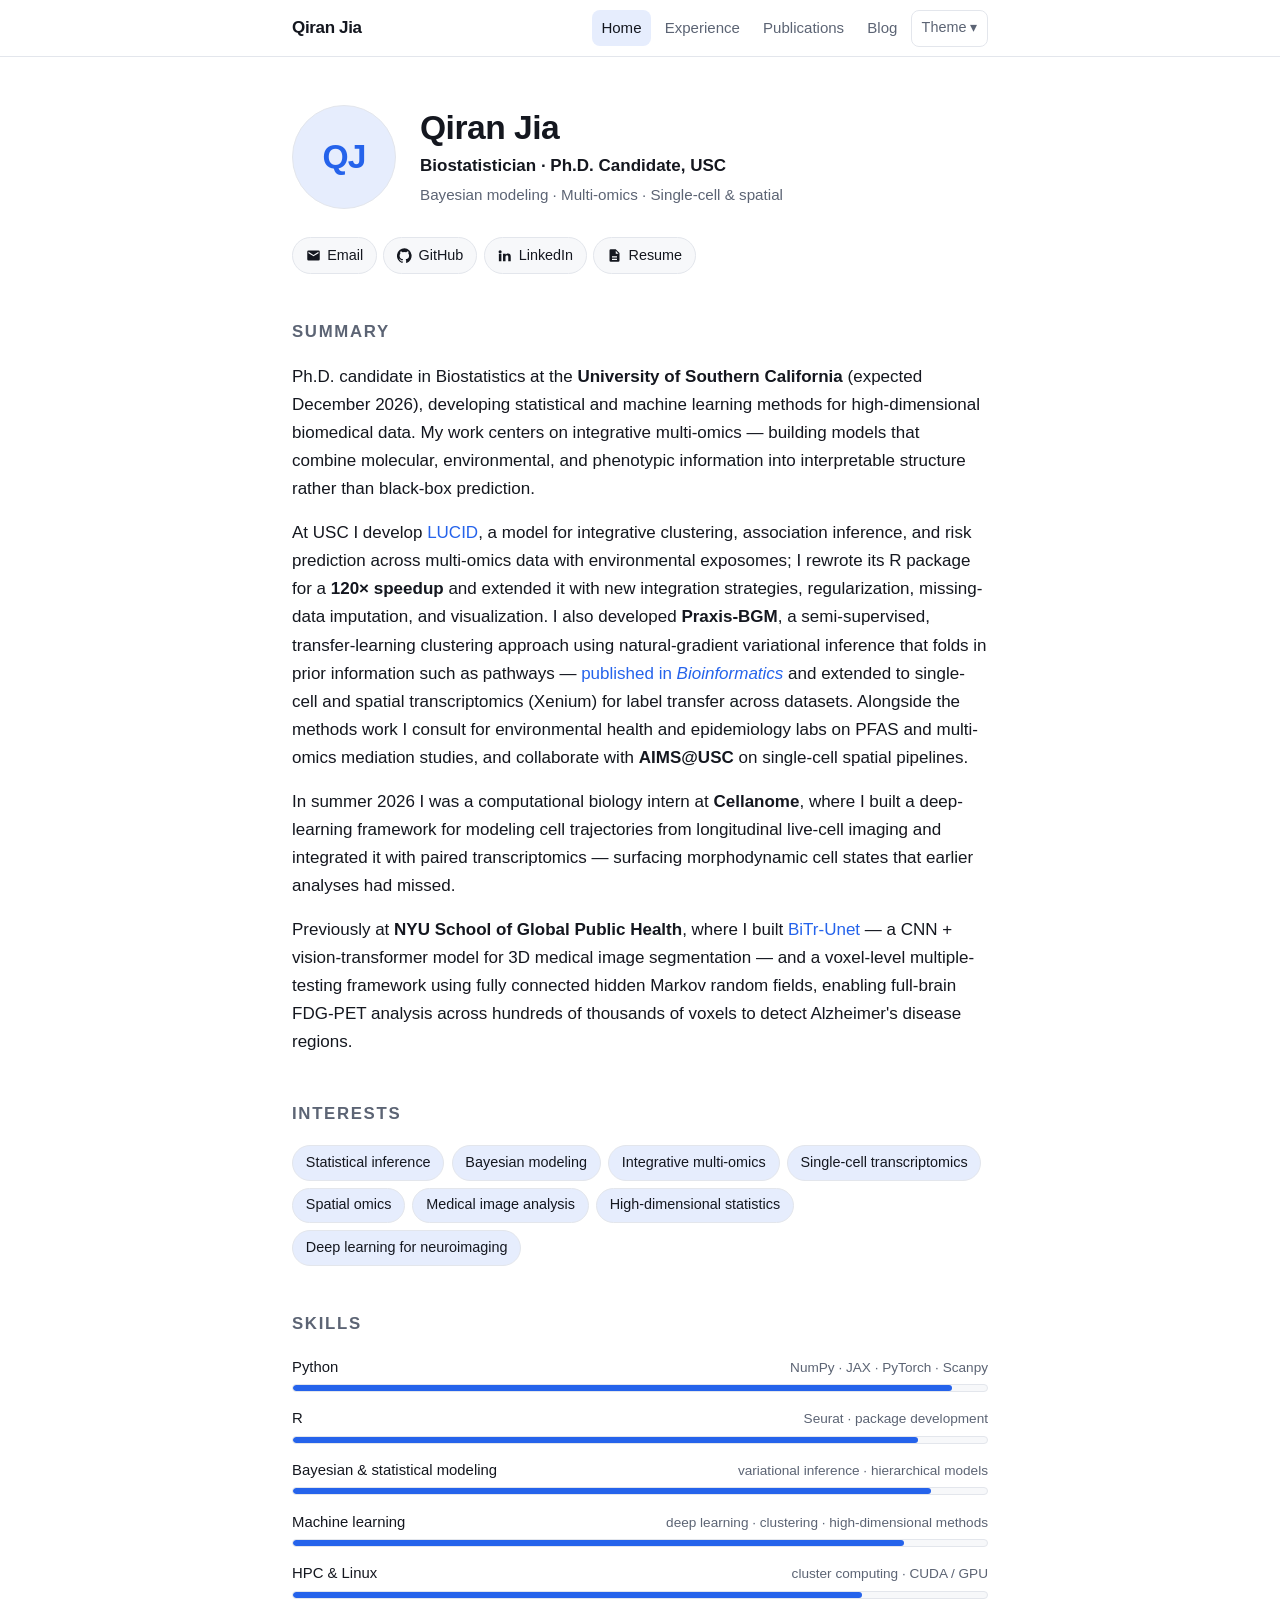
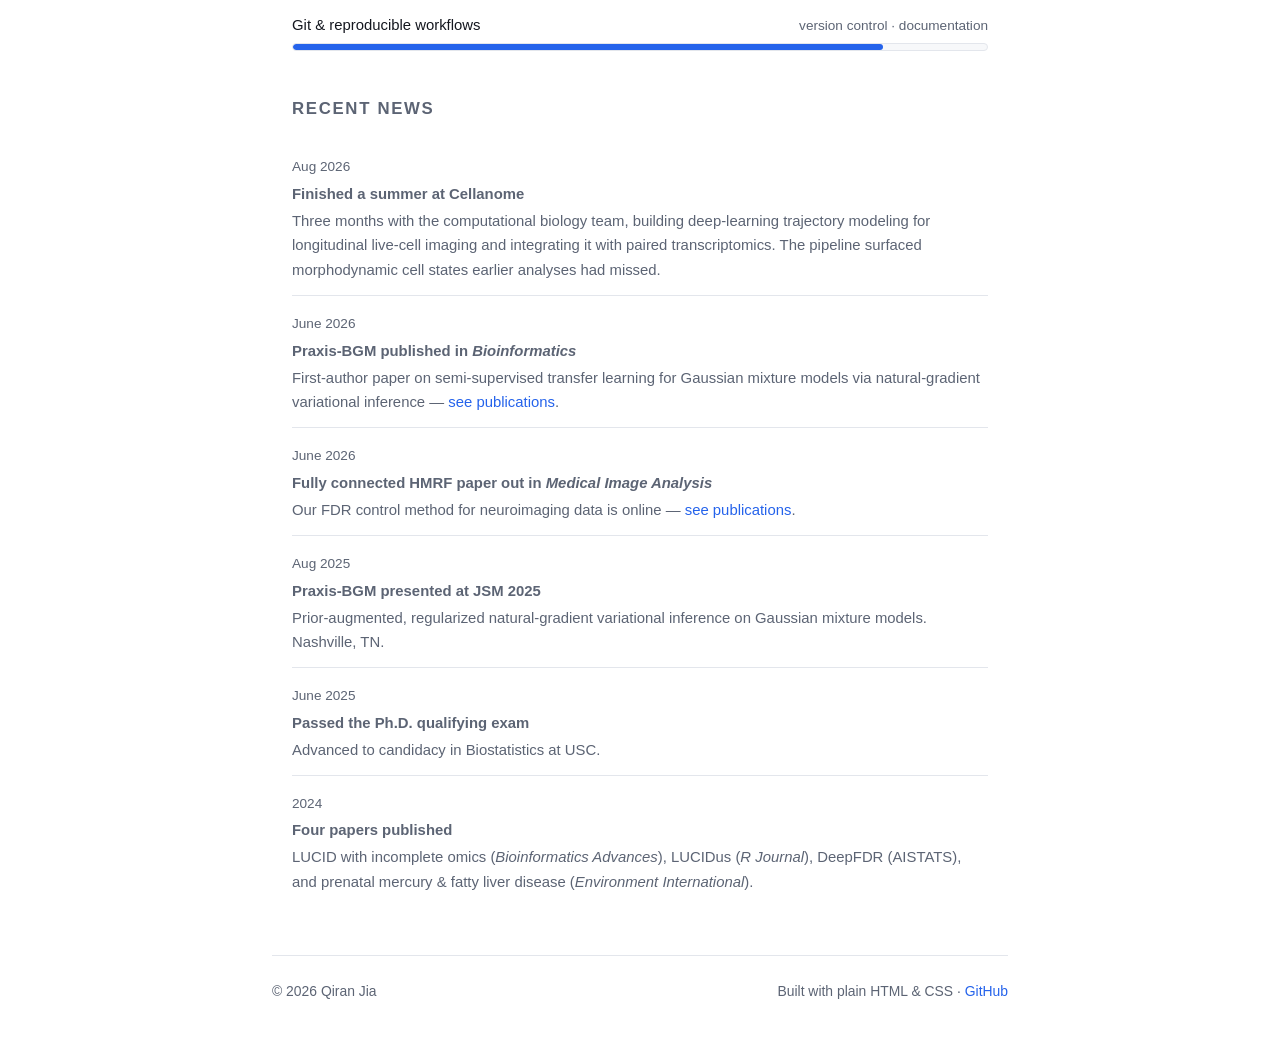
==== index.html @ a2bfd087 "Update experience, news, and publications - Experience rewritten in reverse-chronological order with" ====
<!doctype html>
<html lang="en">
<head>
<meta charset="utf-8">
<meta name="viewport" content="width=device-width, initial-scale=1">
<title>Qiran Jia</title>
<meta name="description" content="Qiran Jia — Biostatistics Ph.D. candidate at USC working on Bayesian modeling, integrative multi-omics, and single-cell and spatial transcriptomics.">
<meta name="author" content="Qiran Jia">
<meta property="og:title" content="Qiran Jia">
<meta property="og:description" content="Qiran Jia — Biostatistics Ph.D. candidate at USC working on Bayesian modeling, integrative multi-omics, and single-cell and spatial transcriptomics.">
<meta property="og:type" content="website">
<link rel="stylesheet" href="assets/css/style.css">
<link rel="icon" href="data:image/svg+xml,%3Csvg xmlns=%22http://www.w3.org/2000/svg%22 viewBox=%220 0 32 32%22%3E%3Ctext y=%2224%22 x=%223%22 font-family=%22system-ui%22 font-weight=%22600%22 font-size=%2220%22%3EQJ%3C/text%3E%3C/svg%3E">
<script>
  /* Apply the saved theme before first paint so there's no flash. */
  document.documentElement.classList.add("js");
  try {
    var t = localStorage.getItem("qj-theme");
    if (t) document.documentElement.setAttribute("data-theme", t);
  } catch (e) {}
</script>
</head>
<body>
    <a class="skip" href="#main">Skip to content</a>
    <header class="topbar">
      <div class="topbar-inner">
        <a class="brand" href="index.html">Qiran Jia</a>
        <button class="menu-btn" type="button" aria-expanded="false" aria-label="Menu">☰</button>
        <nav class="nav" aria-label="Main">
        <a href="index.html" aria-current="page">Home</a>
        <a href="experience.html">Experience</a>
        <a href="publications.html">Publications</a>
        <a href="blog/index.html">Blog</a>
          <div class="theme">
            <button class="theme-btn" type="button" aria-expanded="false" aria-haspopup="true">Theme ▾</button>
            <ul class="theme-list" hidden>
            <li><button type="button" data-theme="default">Default</button></li>
            <li><button type="button" data-theme="coffee">Coffee</button></li>
            <li><button type="button" data-theme="contrast">Contrast</button></li>
            <li><button type="button" data-theme="cupcake">Cupcake</button></li>
            <li><button type="button" data-theme="dracula">Dracula</button></li>
            <li><button type="button" data-theme="marine">Marine</button></li>
            <li><button type="button" data-theme="matcha">Matcha</button></li>
            <li><button type="button" data-theme="minimal">Minimal</button></li>
            <li><button type="button" data-theme="retro">Retro</button></li>
            <li><button type="button" data-theme="solar">Solar</button></li>
            <li><button type="button" data-theme="synthwave">Synthwave</button></li>
            </ul>
          </div>
        </nav>
      </div>
    </header>
    <main id="main" class="wrap">
      <!-- EDIT: name, role, and photo ------------------------------------- -->
      <section class="hero">
        <div class="avatar">
          <!-- Drop a square photo at assets/img/photo.jpg, then swap the two
               lines below (delete the "QJ" span, uncomment the img). -->
          <span>QJ</span>
          <!-- <img src="assets/img/photo.jpg" alt="Qiran Jia"> -->
        </div>
        <div>
          <h1>Qiran Jia</h1>
          <p class="role">Biostatistician · Ph.D. Candidate, USC</p>
          <p class="tagline">Bayesian modeling · Multi-omics · Single-cell &amp; spatial</p>
        </div>
      </section>

      <!-- EDIT: contact links ---------------------------------------------- -->
      <div class="links">
        <a href="mailto:qiranjia@usc.edu"><svg viewBox="0 0 24 24" aria-hidden="true"><path d="M20 4H4a2 2 0 0 0-2 2v12a2 2 0 0 0 2 2h16a2 2 0 0 0 2-2V6a2 2 0 0 0-2-2Zm0 4.2-8 5-8-5V6l8 5 8-5Z"/></svg>Email</a>
        <a href="https://github.com/BruceResearch" target="_blank" rel="noopener"><svg viewBox="0 0 24 24" aria-hidden="true"><path d="M12 .5a12 12 0 0 0-3.8 23.4c.6.1.8-.3.8-.6v-2c-3.3.7-4-1.6-4-1.6-.6-1.4-1.4-1.8-1.4-1.8-1-.7.1-.7.1-.7 1.2.1 1.8 1.2 1.8 1.2 1 1.8 2.8 1.3 3.5 1 .1-.8.4-1.3.7-1.6-2.7-.3-5.5-1.3-5.5-5.9 0-1.3.5-2.4 1.2-3.2-.1-.3-.5-1.5.1-3.2 0 0 1-.3 3.3 1.2a11.5 11.5 0 0 1 6 0C17.1 5.1 18 5.4 18 5.4c.7 1.7.3 2.9.1 3.2.8.8 1.2 1.9 1.2 3.2 0 4.6-2.8 5.6-5.5 5.9.4.4.8 1.1.8 2.2v3.3c0 .3.2.7.8.6A12 12 0 0 0 12 .5Z"/></svg>GitHub</a>
        <a href="https://www.linkedin.com/in/qiran-jia-ab0a5216b/" target="_blank" rel="noopener"><svg viewBox="0 0 24 24" aria-hidden="true"><path d="M4.98 3.5a2.5 2.5 0 1 1 0 5 2.5 2.5 0 0 1 0-5ZM3 9h4v12H3V9Zm7 0h3.8v1.7h.05c.53-1 1.83-2.05 3.77-2.05C21.4 8.65 22 11 22 14.1V21h-4v-6.1c0-1.46-.03-3.34-2.03-3.34-2.04 0-2.35 1.6-2.35 3.24V21h-4V9Z"/></svg>LinkedIn</a>
        <a href="assets/Resume.pdf"><svg viewBox="0 0 24 24" aria-hidden="true"><path d="M14 2H6a2 2 0 0 0-2 2v16a2 2 0 0 0 2 2h12a2 2 0 0 0 2-2V8l-6-6Zm0 2.5L18.5 9H14V4.5ZM8 13h8v2H8v-2Zm0 4h8v2H8v-2Z"/></svg>Resume</a>
        <!-- Uncomment once you have the URLs:
        <a href="https://scholar.google.com/citations?user=YOUR_ID" target="_blank" rel="noopener"><svg viewBox="0 0 24 24" aria-hidden="true"><path d="M12 2 1 8l11 6 9-4.9V16h2V8L12 2ZM5 13.2V17c0 2.2 3.1 4 7 4s7-1.8 7-4v-3.8l-7 3.8-7-3.8Z"/></svg>Google Scholar</a>
        <a href="https://orcid.org/0000-0000-0000-0000" target="_blank" rel="noopener"><svg viewBox="0 0 24 24" aria-hidden="true"><path d="M12 0a12 12 0 1 0 0 24 12 12 0 0 0 0-24ZM7.4 17.5H5.9V7.9h1.5v9.6ZM6.6 6.6a.95.95 0 1 1 0-1.9.95.95 0 0 1 0 1.9Zm5 10.9H9.1V7.9h4.4c3.2 0 4.7 2.3 4.7 4.8 0 2.7-2.1 4.8-4.8 4.8h-1.8Zm-.9-1.4h1.6c2.3 0 3.4-1.4 3.4-3.4 0-1.8-1.1-3.4-3.4-3.4h-1.6v6.8Z"/></svg>ORCID</a>
        -->
      </div>

      <!-- EDIT: summary ----------------------------------------------------- -->
      <h2>Summary</h2>
      <p>
        Ph.D. candidate in Biostatistics at the <strong>University of Southern California</strong>
        (expected December 2026), developing statistical and machine learning methods for
        high-dimensional biomedical data. My work centers on integrative multi-omics —
        building models that combine molecular, environmental, and phenotypic information
        into interpretable structure rather than black-box prediction.
      </p>
      <p>
        At USC I develop <a href="publications.html">LUCID</a>, a model for integrative clustering,
        association inference, and risk prediction across multi-omics data with environmental
        exposomes; I rewrote its R package for a <strong>120× speedup</strong> and extended it with new
        integration strategies, regularization, missing-data imputation, and visualization. I also
        developed <strong>Praxis-BGM</strong>, a semi-supervised, transfer-learning clustering approach using
        natural-gradient variational inference that folds in prior information such as pathways —
        <a href="publications.html">published in <em>Bioinformatics</em></a> and extended to
        single-cell and spatial transcriptomics (Xenium) for label transfer across datasets.
        Alongside the methods work I consult for environmental health and epidemiology labs on
        PFAS and multi-omics mediation studies, and collaborate with
        <strong>AIMS@USC</strong> on single-cell spatial pipelines.
      </p>
      <p>
        In summer 2026 I was a computational biology intern at <strong>Cellanome</strong>, where I built a
        deep-learning framework for modeling cell trajectories from longitudinal live-cell imaging and
        integrated it with paired transcriptomics — surfacing morphodynamic cell states that earlier
        analyses had missed.
      </p>

      <p>
        Previously at <strong>NYU School of Global Public Health</strong>, where I built
        <a href="publications.html">BiTr-Unet</a> — a CNN + vision-transformer model for 3D medical image
        segmentation — and a voxel-level multiple-testing framework using fully connected hidden
        Markov random fields, enabling full-brain FDG-PET analysis across hundreds of thousands of
        voxels to detect Alzheimer's disease regions.
      </p>

      <!-- EDIT: interests --------------------------------------------------- -->
      <h2>Interests</h2>
      <ul class="pills">
        <li>Statistical inference</li>
        <li>Bayesian modeling</li>
        <li>Integrative multi-omics</li>
        <li>Single-cell transcriptomics</li>
        <li>Spatial omics</li>
        <li>Medical image analysis</li>
        <li>High-dimensional statistics</li>
        <li>Deep learning for neuroimaging</li>
      </ul>

      <!-- EDIT: skills — the number in data-level drives the bar ------------- -->
      <h2>Skills</h2>
      <div class="skills">
      <div class="skill">
        <div class="skill-head"><span>Python</span><span class="note">NumPy · JAX · PyTorch · Scanpy</span></div>
        <div class="track" role="progressbar" aria-label="Python" aria-valuenow="95" aria-valuemin="0" aria-valuemax="100">
          <div class="fill" data-level="95" style="--level: 95%"></div>
        </div>
      </div>
      <div class="skill">
        <div class="skill-head"><span>R</span><span class="note">Seurat · package development</span></div>
        <div class="track" role="progressbar" aria-label="R" aria-valuenow="90" aria-valuemin="0" aria-valuemax="100">
          <div class="fill" data-level="90" style="--level: 90%"></div>
        </div>
      </div>
      <div class="skill">
        <div class="skill-head"><span>Bayesian &amp; statistical modeling</span><span class="note">variational inference · hierarchical models</span></div>
        <div class="track" role="progressbar" aria-label="Bayesian &amp; statistical modeling" aria-valuenow="92" aria-valuemin="0" aria-valuemax="100">
          <div class="fill" data-level="92" style="--level: 92%"></div>
        </div>
      </div>
      <div class="skill">
        <div class="skill-head"><span>Machine learning</span><span class="note">deep learning · clustering · high-dimensional methods</span></div>
        <div class="track" role="progressbar" aria-label="Machine learning" aria-valuenow="88" aria-valuemin="0" aria-valuemax="100">
          <div class="fill" data-level="88" style="--level: 88%"></div>
        </div>
      </div>
      <div class="skill">
        <div class="skill-head"><span>HPC &amp; Linux</span><span class="note">cluster computing · CUDA / GPU</span></div>
        <div class="track" role="progressbar" aria-label="HPC &amp; Linux" aria-valuenow="82" aria-valuemin="0" aria-valuemax="100">
          <div class="fill" data-level="82" style="--level: 82%"></div>
        </div>
      </div>
      <div class="skill">
        <div class="skill-head"><span>Git &amp; reproducible workflows</span><span class="note">version control · documentation</span></div>
        <div class="track" role="progressbar" aria-label="Git &amp; reproducible workflows" aria-valuenow="85" aria-valuemin="0" aria-valuemax="100">
          <div class="fill" data-level="85" style="--level: 85%"></div>
        </div>
      </div>
      </div>

      <!-- EDIT: news — newest first ----------------------------------------- -->
      <h2>Recent news</h2>
      <ul class="posts">
        <li>
          <time datetime="2026-08">Aug 2026</time>
          <p class="post-title">Finished a summer at Cellanome</p>
          <p>Three months with the computational biology team, building deep-learning trajectory modeling for longitudinal live-cell imaging and integrating it with paired transcriptomics. The pipeline surfaced morphodynamic cell states earlier analyses had missed.</p>
        </li>
        <li>
          <time datetime="2026-06-17">June 2026</time>
          <p class="post-title">Praxis-BGM published in <em>Bioinformatics</em></p>
          <p>First-author paper on semi-supervised transfer learning for Gaussian mixture models via natural-gradient variational inference — <a href="publications.html">see publications</a>.</p>
        </li>
        <li>
          <time datetime="2026-06-09">June 2026</time>
          <p class="post-title">Fully connected HMRF paper out in <em>Medical Image Analysis</em></p>
          <p>Our FDR control method for neuroimaging data is online — <a href="publications.html">see publications</a>.</p>
        </li>
        <li>
          <time datetime="2025-08">Aug 2025</time>
          <p class="post-title">Praxis-BGM presented at JSM 2025</p>
          <p>Prior-augmented, regularized natural-gradient variational inference on Gaussian mixture models. Nashville, TN.</p>
        </li>
        <li>
          <time datetime="2025-06">June 2025</time>
          <p class="post-title">Passed the Ph.D. qualifying exam</p>
          <p>Advanced to candidacy in Biostatistics at USC.</p>
        </li>
        <li>
          <time datetime="2024">2024</time>
          <p class="post-title">Four papers published</p>
          <p>LUCID with incomplete omics (<em>Bioinformatics Advances</em>), LUCIDus (<em>R Journal</em>), DeepFDR (AISTATS), and prenatal mercury &amp; fatty liver disease (<em>Environment International</em>).</p>
        </li>
      </ul>

    </main>
    <footer class="foot wrap">
      <span>© 2026 Qiran Jia</span>
      <span>Built with plain HTML &amp; CSS · <a href="https://github.com/BruceResearch">GitHub</a></span>
    </footer>
    <script src="assets/js/theme.js"></script>
  </body>
</html>
---- assets/css/style.css ----
/* ==========================================================================
   Qiran Jia — personal site
   No build step. Edit content in the .html files; edit looks here.
   ========================================================================== */

/* --- Theme palettes -------------------------------------------------------
   Every theme overrides the same tokens. To add one: copy a block, rename it,
   and add an <li> to the theme menu in each page's nav.
   -------------------------------------------------------------------------- */
:root {
  --bg: #ffffff;
  --surface: #f7f8fa;
  --text: #14171f;
  --muted: #5c6474;
  --accent: #2563eb;
  --accent-soft: #e6edfd;
  --on-accent: #ffffff;
  --border: #e3e6ec;
  --shadow: 0 1px 2px rgba(16, 20, 30, .06), 0 8px 24px rgba(16, 20, 30, .05);

  --font-sans: ui-sans-serif, -apple-system, BlinkMacSystemFont, "Segoe UI", Inter, Roboto, Helvetica, Arial, sans-serif;
  --font-mono: ui-monospace, SFMono-Regular, "SF Mono", Menlo, Consolas, monospace;
  --radius: 12px;
  --measure: 46rem;
}

/* Default theme follows the OS when the visitor hasn't picked one. */
@media (prefers-color-scheme: dark) {
  :root:not([data-theme]) {
    --bg: #0f1117;
    --surface: #171a22;
    --text: #e8eaf0;
    --muted: #9aa2b4;
    --accent: #7aa2f7;
    --accent-soft: #1d2740;
    --on-accent: #0f1117;
    --border: #262b36;
    --shadow: 0 1px 2px rgba(0, 0, 0, .4), 0 8px 24px rgba(0, 0, 0, .3);
  }
}

[data-theme="minimal"] {
  --bg: #ffffff; --surface: #fafafa; --text: #111111; --muted: #6b6b6b;
  --accent: #111111; --accent-soft: #eeeeee; --on-accent: #ffffff;
  --border: #e5e5e5; --shadow: none;
}
[data-theme="contrast"] {
  --bg: #000000; --surface: #0d0d0d; --text: #ffffff; --muted: #cfcfcf;
  --accent: #ffe600; --accent-soft: #2b2600; --on-accent: #000000;
  --border: #3a3a3a; --shadow: none;
}
[data-theme="coffee"] {
  --bg: #f3ece3; --surface: #e9dfd2; --text: #2f2418; --muted: #6d5b47;
  --accent: #8a5a2b; --accent-soft: #e0cdb6; --on-accent: #fdf8f2;
  --border: #d8c8b4; --shadow: 0 1px 2px rgba(70, 50, 30, .08), 0 8px 24px rgba(70, 50, 30, .07);
}
[data-theme="cupcake"] {
  --bg: #fff6f9; --surface: #ffe9f1; --text: #3d2733; --muted: #8a6b78;
  --accent: #e0568a; --accent-soft: #ffd7e5; --on-accent: #ffffff;
  --border: #f7d3e0; --shadow: 0 1px 2px rgba(190, 100, 140, .1), 0 8px 24px rgba(190, 100, 140, .08);
}
[data-theme="dracula"] {
  --bg: #282a36; --surface: #343746; --text: #f8f8f2; --muted: #a5abc0;
  --accent: #bd93f9; --accent-soft: #3b3352; --on-accent: #282a36;
  --border: #44475a; --shadow: 0 1px 2px rgba(0, 0, 0, .35), 0 8px 24px rgba(0, 0, 0, .3);
}
[data-theme="marine"] {
  --bg: #071a2b; --surface: #0d2739; --text: #e2f1f8; --muted: #93b4c6;
  --accent: #38bdf8; --accent-soft: #123449; --on-accent: #04141f;
  --border: #1b3d54; --shadow: 0 1px 2px rgba(0, 0, 0, .35), 0 8px 24px rgba(0, 0, 0, .3);
}
[data-theme="matcha"] {
  --bg: #f4f7ef; --surface: #e8efdd; --text: #22301c; --muted: #5c6f52;
  --accent: #4f7a2e; --accent-soft: #dbe8c9; --on-accent: #ffffff;
  --border: #d3e0c2; --shadow: 0 1px 2px rgba(50, 70, 40, .07), 0 8px 24px rgba(50, 70, 40, .06);
}
[data-theme="retro"] {
  --bg: #f6efe0; --surface: #efe4cd; --text: #33291b; --muted: #6f6046;
  --accent: #c2571f; --accent-soft: #f2d9c2; --on-accent: #fdf6e9;
  --border: #ded0b4; --shadow: 0 1px 2px rgba(90, 70, 40, .08), 0 8px 24px rgba(90, 70, 40, .06);
}
[data-theme="solar"] {
  --bg: #fdf6e3; --surface: #f4ecd8; --text: #073642; --muted: #657b83;
  --accent: #268bd2; --accent-soft: #e3e9d8; --on-accent: #fdf6e3;
  --border: #e4dbc4; --shadow: 0 1px 2px rgba(7, 54, 66, .07), 0 8px 24px rgba(7, 54, 66, .06);
}
[data-theme="synthwave"] {
  --bg: #1a1030; --surface: #241844; --text: #f6e9ff; --muted: #b39ede;
  --accent: #ff5ea3; --accent-soft: #3a1f52; --on-accent: #14082a;
  --border: #3d2a63; --shadow: 0 1px 2px rgba(0, 0, 0, .4), 0 0 24px rgba(255, 94, 163, .12);
}

/* --- Base ----------------------------------------------------------------- */
* { box-sizing: border-box; }

body {
  margin: 0;
  background: var(--bg);
  color: var(--text);
  font-family: var(--font-sans);
  font-size: 17px;
  line-height: 1.65;
  -webkit-font-smoothing: antialiased;
}

a { color: var(--accent); text-decoration: none; }
a:hover { text-decoration: underline; }

h1, h2, h3 { line-height: 1.25; letter-spacing: -.015em; }
h2 {
  font-size: 1.05rem;
  text-transform: uppercase;
  letter-spacing: .1em;
  color: var(--muted);
  font-weight: 600;
  margin: 3rem 0 1.25rem;
}
p { margin: 0 0 1rem; }

.wrap { max-width: var(--measure); margin: 0 auto; padding: 0 1.25rem; }
.skip {
  position: absolute; left: -9999px;
}
.skip:focus {
  left: 1rem; top: .5rem; z-index: 100; background: var(--accent);
  color: var(--on-accent); padding: .5rem .75rem; border-radius: 8px;
}

/* --- Top bar -------------------------------------------------------------- */
.topbar {
  position: sticky; top: 0; z-index: 50;
  background: color-mix(in srgb, var(--bg) 88%, transparent);
  backdrop-filter: saturate(140%) blur(10px);
  border-bottom: 1px solid var(--border);
}
.topbar-inner {
  max-width: var(--measure); margin: 0 auto; padding: .6rem 1.25rem;
  display: flex; align-items: center; gap: 1rem;
}
.brand { font-weight: 650; color: var(--text); letter-spacing: -.02em; }
.brand:hover { text-decoration: none; color: var(--accent); }

.nav { display: flex; gap: .25rem; margin-left: auto; align-items: center; }
.nav a {
  color: var(--muted); padding: .35rem .6rem; border-radius: 8px;
  font-size: .94rem; font-weight: 500;
}
.nav a:hover { background: var(--surface); color: var(--text); text-decoration: none; }
.nav a[aria-current="page"] { color: var(--text); background: var(--accent-soft); }

.menu-btn {
  display: none; margin-left: auto; background: none; border: 1px solid var(--border);
  color: var(--text); border-radius: 8px; padding: .35rem .5rem; cursor: pointer;
}

/* Theme picker */
.theme { position: relative; }
.theme-btn {
  background: none; border: 1px solid var(--border); color: var(--muted);
  border-radius: 8px; padding: .35rem .6rem; font: inherit; font-size: .9rem;
  cursor: pointer; display: flex; align-items: center; gap: .35rem;
}
.theme-btn:hover { color: var(--text); border-color: var(--muted); }
.theme-list {
  position: absolute; right: 0; top: calc(100% + .4rem);
  background: var(--bg); border: 1px solid var(--border); border-radius: 10px;
  box-shadow: var(--shadow); padding: .35rem; margin: 0; list-style: none;
  min-width: 10rem; max-height: 70vh; overflow: auto;
}
.theme-list[hidden] { display: none; }
.theme-list button {
  width: 100%; text-align: left; background: none; border: 0; color: var(--text);
  font: inherit; font-size: .92rem; padding: .35rem .5rem; border-radius: 6px; cursor: pointer;
}
.theme-list button:hover { background: var(--surface); }
.theme-list button[aria-pressed="true"] { color: var(--accent); font-weight: 600; }
.theme-list button[aria-pressed="true"]::after { content: " ✓"; }

/* --- Hero ----------------------------------------------------------------- */
main { padding-bottom: 4rem; }
.hero { display: flex; gap: 1.5rem; align-items: center; padding: 3rem 0 .5rem; }
.avatar {
  width: 104px; height: 104px; border-radius: 50%; flex: 0 0 104px;
  background: var(--accent-soft); color: var(--accent);
  display: grid; place-items: center;
  font-size: 2.1rem; font-weight: 650; letter-spacing: -.03em;
  border: 1px solid var(--border); overflow: hidden;
}
.avatar img { width: 100%; height: 100%; object-fit: cover; display: block; }
.hero h1 { font-size: 2.1rem; margin: 0 0 .2rem; }
.role { color: var(--text); font-weight: 550; margin: 0; }
.tagline { color: var(--muted); font-size: .95rem; margin: .15rem 0 0; }

/* Contact icon row */
.links { display: flex; flex-wrap: wrap; gap: .4rem; margin: 1.25rem 0 0; }
.links a {
  display: inline-flex; align-items: center; gap: .4rem;
  border: 1px solid var(--border); background: var(--surface);
  color: var(--text); border-radius: 999px; padding: .35rem .8rem; font-size: .9rem;
}
.links a:hover { text-decoration: none; border-color: var(--accent); color: var(--accent); }
.links svg { width: 15px; height: 15px; fill: currentColor; }

/* --- Pills ---------------------------------------------------------------- */
.pills { display: flex; flex-wrap: wrap; gap: .45rem; padding: 0; margin: 0; list-style: none; }
.pills li {
  background: var(--accent-soft); color: var(--text);
  border: 1px solid var(--border); border-radius: 999px;
  padding: .3rem .8rem; font-size: .9rem;
}

/* --- Skill bars ----------------------------------------------------------- */
.skills { display: grid; gap: .9rem; }
.skill-head {
  display: flex; justify-content: space-between; align-items: baseline;
  font-size: .93rem; margin-bottom: .3rem;
}
.skill-head .note { color: var(--muted); font-size: .85rem; }
.track { height: 8px; background: var(--surface); border: 1px solid var(--border); border-radius: 999px; overflow: hidden; }
.fill {
  height: 100%; background: var(--accent); border-radius: 999px;
  width: var(--level, 0);            /* no JS: bar is already at its value */
  transition: width 900ms cubic-bezier(.22, 1, .36, 1);
}
.js .fill { width: 0; }              /* JS on: start empty, fill on scroll */
@media (prefers-reduced-motion: reduce) { .fill { transition: none; } }

/* --- Timeline ------------------------------------------------------------- */
.timeline { list-style: none; margin: 0; padding: 0 0 0 1.4rem; border-left: 2px solid var(--border); }
.timeline > li { position: relative; padding: 0 0 2rem .35rem; }
.timeline > li:last-child { padding-bottom: .5rem; }
.timeline > li::before {
  content: ""; position: absolute; left: calc(-1.4rem - 6px); top: .45rem;
  width: 10px; height: 10px; border-radius: 50%;
  background: var(--accent); border: 2px solid var(--bg);
}
.tl-title { font-weight: 600; margin: 0; }
.tl-org { color: var(--accent); font-weight: 500; }
.tl-date { color: var(--muted); font-size: .88rem; margin: .1rem 0 .5rem; }
.timeline ul { margin: .5rem 0 0; padding-left: 1.1rem; }
.timeline ul li { margin-bottom: .5rem; }

/* --- Publications --------------------------------------------------------- */
.pubs { list-style: none; margin: 0; padding: 0; }
.pubs > li {
  padding: 1rem 0; border-bottom: 1px solid var(--border);
}
.pubs > li:last-child { border-bottom: 0; }
.pub-title { font-weight: 600; margin: 0 0 .2rem; }
.pub-authors { color: var(--muted); font-size: .92rem; margin: 0 0 .15rem; }
.pub-authors .me { color: var(--text); font-weight: 650; }
.pub-venue { font-size: .92rem; color: var(--muted); margin: 0; font-style: italic; }
.pub-links { display: flex; gap: .4rem; flex-wrap: wrap; margin-top: .5rem; }
.pub-links a {
  font-size: .82rem; border: 1px solid var(--border); border-radius: 6px;
  padding: .12rem .5rem; color: var(--muted);
}
.pub-links a:hover { color: var(--accent); border-color: var(--accent); text-decoration: none; }

/* --- Posts / news --------------------------------------------------------- */
.posts { list-style: none; margin: 0; padding: 0; }
.posts > li { padding: .8rem 0; border-bottom: 1px solid var(--border); }
.posts > li:last-child { border-bottom: 0; }
.posts time { color: var(--muted); font-size: .85rem; font-variant-numeric: tabular-nums; }
.posts .post-title { font-weight: 600; margin: .1rem 0; }
.posts p { margin: .15rem 0 0; color: var(--muted); font-size: .93rem; }

.post-body { padding-top: 2rem; }
.post-body h1 { font-size: 1.9rem; margin: 0 0 .3rem; }
.post-body .meta { color: var(--muted); font-size: .9rem; margin-bottom: 2rem; }
.post-body blockquote {
  margin: 1.5rem 0; padding: .3rem 0 .3rem 1rem;
  border-left: 3px solid var(--accent); color: var(--muted);
}
.post-body code {
  font-family: var(--font-mono); font-size: .88em;
  background: var(--surface); border: 1px solid var(--border);
  border-radius: 5px; padding: .1em .35em;
}
.post-body pre {
  background: var(--surface); border: 1px solid var(--border);
  border-radius: var(--radius); padding: 1rem; overflow-x: auto;
}
.post-body pre code { background: none; border: 0; padding: 0; }

/* --- Footer --------------------------------------------------------------- */
.foot {
  border-top: 1px solid var(--border); margin-top: 3rem; padding: 1.5rem 0 3rem;
  color: var(--muted); font-size: .87rem;
  display: flex; justify-content: space-between; gap: 1rem; flex-wrap: wrap;
}

/* --- Small screens -------------------------------------------------------- */
@media (max-width: 640px) {
  body { font-size: 16px; }
  .menu-btn { display: block; }
  .nav {
    display: none; position: absolute; left: 0; right: 0; top: 100%;
    flex-direction: column; align-items: stretch; gap: 0;
    background: var(--bg); border-bottom: 1px solid var(--border);
    padding: .5rem .75rem 1rem; margin: 0;
  }
  .nav.open { display: flex; }
  .nav a { padding: .6rem .5rem; }
  .theme { margin-top: .5rem; }
  .theme-btn { width: 100%; justify-content: space-between; }
  .theme-list { left: 0; right: 0; }
  .hero { flex-direction: column; align-items: flex-start; gap: 1rem; padding-top: 2rem; }
  .hero h1 { font-size: 1.75rem; }
}
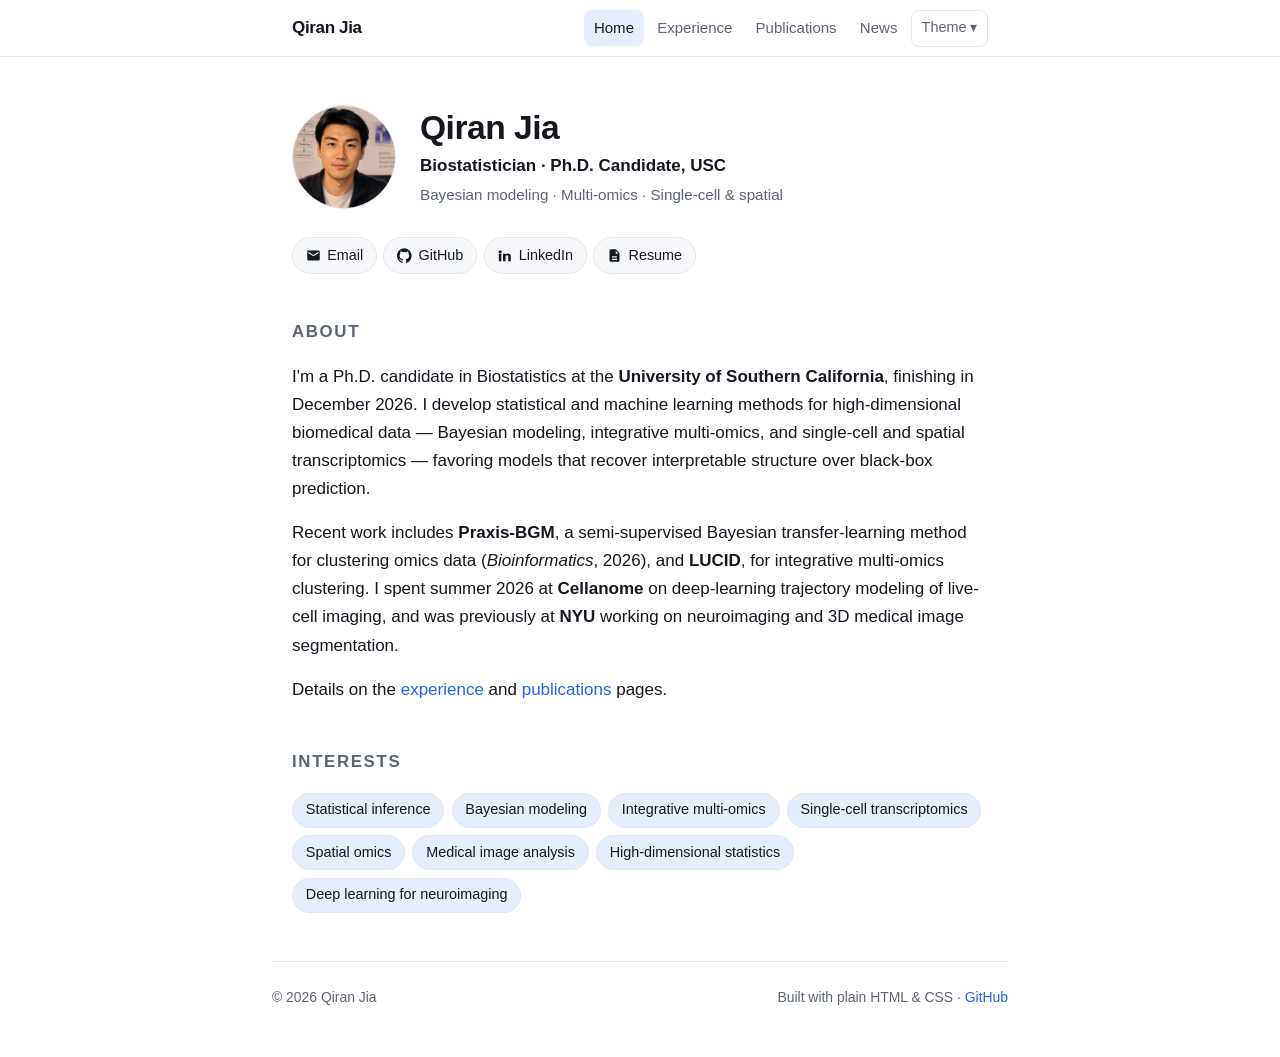
==== commit 2b64c9bd: "Add profile photo and slim the home page - Profile photo cropped to head-and-shoulders (440x440, 39K" ====
--- a/index.html
+++ b/index.html
@@ -30,7 +30,7 @@
         <a href="index.html" aria-current="page">Home</a>
         <a href="experience.html">Experience</a>
         <a href="publications.html">Publications</a>
-        <a href="blog/index.html">Blog</a>
+        <a href="blog/index.html">News</a>
           <div class="theme">
             <button class="theme-btn" type="button" aria-expanded="false" aria-haspopup="true">Theme ▾</button>
             <ul class="theme-list" hidden>
@@ -54,10 +54,7 @@
       <!-- EDIT: name, role, and photo ------------------------------------- -->
       <section class="hero">
         <div class="avatar">
-          <!-- Drop a square photo at assets/img/photo.jpg, then swap the two
-               lines below (delete the "QJ" span, uncomment the img). -->
-          <span>QJ</span>
-          <!-- <img src="assets/img/photo.jpg" alt="Qiran Jia"> -->
+          <img src="assets/img/photo.jpg" alt="Qiran Jia" width="440" height="440">
         </div>
         <div>
           <h1>Qiran Jia</h1>
@@ -79,40 +76,24 @@
       </div>
 
       <!-- EDIT: summary ----------------------------------------------------- -->
-      <h2>Summary</h2>
+      <h2>About</h2>
       <p>
-        Ph.D. candidate in Biostatistics at the <strong>University of Southern California</strong>
-        (expected December 2026), developing statistical and machine learning methods for
-        high-dimensional biomedical data. My work centers on integrative multi-omics —
-        building models that combine molecular, environmental, and phenotypic information
-        into interpretable structure rather than black-box prediction.
+        I'm a Ph.D. candidate in Biostatistics at the <strong>University of Southern California</strong>,
+        finishing in December 2026. I develop statistical and machine learning methods for
+        high-dimensional biomedical data — Bayesian modeling, integrative multi-omics, and
+        single-cell and spatial transcriptomics — favoring models that recover interpretable
+        structure over black-box prediction.
       </p>
       <p>
-        At USC I develop <a href="publications.html">LUCID</a>, a model for integrative clustering,
-        association inference, and risk prediction across multi-omics data with environmental
-        exposomes; I rewrote its R package for a <strong>120× speedup</strong> and extended it with new
-        integration strategies, regularization, missing-data imputation, and visualization. I also
-        developed <strong>Praxis-BGM</strong>, a semi-supervised, transfer-learning clustering approach using
-        natural-gradient variational inference that folds in prior information such as pathways —
-        <a href="publications.html">published in <em>Bioinformatics</em></a> and extended to
-        single-cell and spatial transcriptomics (Xenium) for label transfer across datasets.
-        Alongside the methods work I consult for environmental health and epidemiology labs on
-        PFAS and multi-omics mediation studies, and collaborate with
-        <strong>AIMS@USC</strong> on single-cell spatial pipelines.
+        Recent work includes <strong>Praxis-BGM</strong>, a semi-supervised Bayesian transfer-learning
+        method for clustering omics data (<em>Bioinformatics</em>, 2026), and <strong>LUCID</strong>, for
+        integrative multi-omics clustering. I spent summer 2026 at <strong>Cellanome</strong> on
+        deep-learning trajectory modeling of live-cell imaging, and was previously at
+        <strong>NYU</strong> working on neuroimaging and 3D medical image segmentation.
       </p>
       <p>
-        In summer 2026 I was a computational biology intern at <strong>Cellanome</strong>, where I built a
-        deep-learning framework for modeling cell trajectories from longitudinal live-cell imaging and
-        integrated it with paired transcriptomics — surfacing morphodynamic cell states that earlier
-        analyses had missed.
-      </p>
-
-      <p>
-        Previously at <strong>NYU School of Global Public Health</strong>, where I built
-        <a href="publications.html">BiTr-Unet</a> — a CNN + vision-transformer model for 3D medical image
-        segmentation — and a voxel-level multiple-testing framework using fully connected hidden
-        Markov random fields, enabling full-brain FDG-PET analysis across hundreds of thousands of
-        voxels to detect Alzheimer's disease regions.
+        Details on the <a href="experience.html">experience</a> and
+        <a href="publications.html">publications</a> pages.
       </p>
 
       <!-- EDIT: interests --------------------------------------------------- -->
@@ -128,81 +109,6 @@
         <li>Deep learning for neuroimaging</li>
       </ul>
 
-      <!-- EDIT: skills — the number in data-level drives the bar ------------- -->
-      <h2>Skills</h2>
-      <div class="skills">
-      <div class="skill">
-        <div class="skill-head"><span>Python</span><span class="note">NumPy · JAX · PyTorch · Scanpy</span></div>
-        <div class="track" role="progressbar" aria-label="Python" aria-valuenow="95" aria-valuemin="0" aria-valuemax="100">
-          <div class="fill" data-level="95" style="--level: 95%"></div>
-        </div>
-      </div>
-      <div class="skill">
-        <div class="skill-head"><span>R</span><span class="note">Seurat · package development</span></div>
-        <div class="track" role="progressbar" aria-label="R" aria-valuenow="90" aria-valuemin="0" aria-valuemax="100">
-          <div class="fill" data-level="90" style="--level: 90%"></div>
-        </div>
-      </div>
-      <div class="skill">
-        <div class="skill-head"><span>Bayesian &amp; statistical modeling</span><span class="note">variational inference · hierarchical models</span></div>
-        <div class="track" role="progressbar" aria-label="Bayesian &amp; statistical modeling" aria-valuenow="92" aria-valuemin="0" aria-valuemax="100">
-          <div class="fill" data-level="92" style="--level: 92%"></div>
-        </div>
-      </div>
-      <div class="skill">
-        <div class="skill-head"><span>Machine learning</span><span class="note">deep learning · clustering · high-dimensional methods</span></div>
-        <div class="track" role="progressbar" aria-label="Machine learning" aria-valuenow="88" aria-valuemin="0" aria-valuemax="100">
-          <div class="fill" data-level="88" style="--level: 88%"></div>
-        </div>
-      </div>
-      <div class="skill">
-        <div class="skill-head"><span>HPC &amp; Linux</span><span class="note">cluster computing · CUDA / GPU</span></div>
-        <div class="track" role="progressbar" aria-label="HPC &amp; Linux" aria-valuenow="82" aria-valuemin="0" aria-valuemax="100">
-          <div class="fill" data-level="82" style="--level: 82%"></div>
-        </div>
-      </div>
-      <div class="skill">
-        <div class="skill-head"><span>Git &amp; reproducible workflows</span><span class="note">version control · documentation</span></div>
-        <div class="track" role="progressbar" aria-label="Git &amp; reproducible workflows" aria-valuenow="85" aria-valuemin="0" aria-valuemax="100">
-          <div class="fill" data-level="85" style="--level: 85%"></div>
-        </div>
-      </div>
-      </div>
-
-      <!-- EDIT: news — newest first ----------------------------------------- -->
-      <h2>Recent news</h2>
-      <ul class="posts">
-        <li>
-          <time datetime="2026-08">Aug 2026</time>
-          <p class="post-title">Finished a summer at Cellanome</p>
-          <p>Three months with the computational biology team, building deep-learning trajectory modeling for longitudinal live-cell imaging and integrating it with paired transcriptomics. The pipeline surfaced morphodynamic cell states earlier analyses had missed.</p>
-        </li>
-        <li>
-          <time datetime="2026-06-17">June 2026</time>
-          <p class="post-title">Praxis-BGM published in <em>Bioinformatics</em></p>
-          <p>First-author paper on semi-supervised transfer learning for Gaussian mixture models via natural-gradient variational inference — <a href="publications.html">see publications</a>.</p>
-        </li>
-        <li>
-          <time datetime="2026-06-09">June 2026</time>
-          <p class="post-title">Fully connected HMRF paper out in <em>Medical Image Analysis</em></p>
-          <p>Our FDR control method for neuroimaging data is online — <a href="publications.html">see publications</a>.</p>
-        </li>
-        <li>
-          <time datetime="2025-08">Aug 2025</time>
-          <p class="post-title">Praxis-BGM presented at JSM 2025</p>
-          <p>Prior-augmented, regularized natural-gradient variational inference on Gaussian mixture models. Nashville, TN.</p>
-        </li>
-        <li>
-          <time datetime="2025-06">June 2025</time>
-          <p class="post-title">Passed the Ph.D. qualifying exam</p>
-          <p>Advanced to candidacy in Biostatistics at USC.</p>
-        </li>
-        <li>
-          <time datetime="2024">2024</time>
-          <p class="post-title">Four papers published</p>
-          <p>LUCID with incomplete omics (<em>Bioinformatics Advances</em>), LUCIDus (<em>R Journal</em>), DeepFDR (AISTATS), and prenatal mercury &amp; fatty liver disease (<em>Environment International</em>).</p>
-        </li>
-      </ul>
 
     </main>
     <footer class="foot wrap">
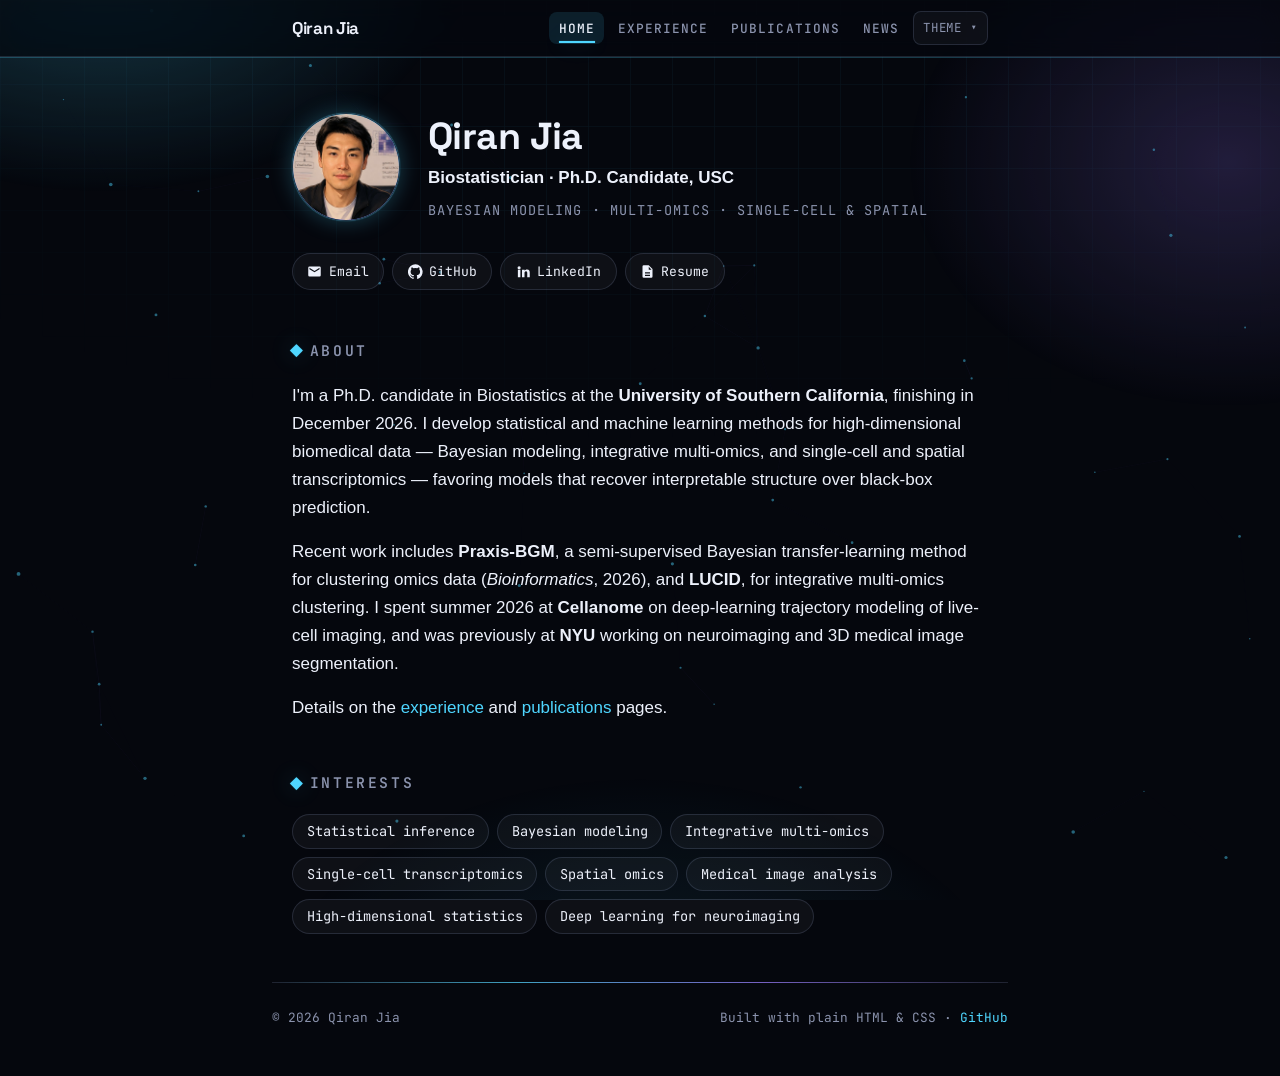
==== commit 3e6a8583: "Refresh typography and theme styling Load JetBrains Mono and Space Grotesk fonts across pages, expan" ====
--- a/index.html
+++ b/index.html
@@ -10,6 +10,9 @@
 <meta property="og:description" content="Qiran Jia — Biostatistics Ph.D. candidate at USC working on Bayesian modeling, integrative multi-omics, and single-cell and spatial transcriptomics.">
 <meta property="og:type" content="website">
 <link rel="stylesheet" href="assets/css/style.css">
+<link rel="preconnect" href="https://fonts.googleapis.com">
+<link rel="preconnect" href="https://fonts.gstatic.com" crossorigin>
+<link href="https://fonts.googleapis.com/css2?family=JetBrains+Mono:wght@400;500;600&family=Space+Grotesk:wght@500;600;700&display=swap" rel="stylesheet">
 <link rel="icon" href="data:image/svg+xml,%3Csvg xmlns=%22http://www.w3.org/2000/svg%22 viewBox=%220 0 32 32%22%3E%3Ctext y=%2224%22 x=%223%22 font-family=%22system-ui%22 font-weight=%22600%22 font-size=%2220%22%3EQJ%3C/text%3E%3C/svg%3E">
 <script>
   /* Apply the saved theme before first paint so there's no flash. */
--- a/assets/css/style.css
+++ b/assets/css/style.css
@@ -8,94 +8,158 @@
    and add an <li> to the theme menu in each page's nav.
    -------------------------------------------------------------------------- */
 :root {
-  --bg: #ffffff;
-  --surface: #f7f8fa;
-  --text: #14171f;
-  --muted: #5c6474;
-  --accent: #2563eb;
-  --accent-soft: #e6edfd;
-  --on-accent: #ffffff;
-  --border: #e3e6ec;
-  --shadow: 0 1px 2px rgba(16, 20, 30, .06), 0 8px 24px rgba(16, 20, 30, .05);
+  /* This is the site's default (always-on, not OS-dependent) look: a dark
+     "neo sci-fi" palette. Every other [data-theme] block below sets its own
+     --accent2 / --font-display / --glow / --grid-opacity / --particle-opacity
+     so the shared background chrome (grid + glow blobs + particle field)
+     stays coherent no matter which theme a visitor picks. */
+  --bg: #05070d;
+  --bg-2: #0a0f1c;
+  --surface: rgba(255, 255, 255, .04);
+  --surface-strong: rgba(255, 255, 255, .07);
+  --text: #edf1fb;
+  --muted: #8b93ad;
+  --accent: #4fd6ff;
+  --accent2: #9a7bff;
+  --accent-soft: rgba(79, 214, 255, .12);
+  --on-accent: #04070d;
+  --border: rgba(148, 168, 210, .18);
+  --shadow: 0 1px 2px rgba(0, 0, 0, .5), 0 20px 60px rgba(0, 0, 0, .55);
+  --glow: 0 0 1px rgba(79, 214, 255, .8), 0 0 22px rgba(79, 214, 255, .28);
 
   --font-sans: ui-sans-serif, -apple-system, BlinkMacSystemFont, "Segoe UI", Inter, Roboto, Helvetica, Arial, sans-serif;
-  --font-mono: ui-monospace, SFMono-Regular, "SF Mono", Menlo, Consolas, monospace;
-  --radius: 12px;
+  --font-mono: "JetBrains Mono", ui-monospace, SFMono-Regular, "SF Mono", Menlo, Consolas, monospace;
+  --font-display: "Space Grotesk", var(--font-sans);
+  --radius: 14px;
   --measure: 46rem;
-}
-
-/* Default theme follows the OS when the visitor hasn't picked one. */
-@media (prefers-color-scheme: dark) {
-  :root:not([data-theme]) {
-    --bg: #0f1117;
-    --surface: #171a22;
-    --text: #e8eaf0;
-    --muted: #9aa2b4;
-    --accent: #7aa2f7;
-    --accent-soft: #1d2740;
-    --on-accent: #0f1117;
-    --border: #262b36;
-    --shadow: 0 1px 2px rgba(0, 0, 0, .4), 0 8px 24px rgba(0, 0, 0, .3);
-  }
-}
-
-[data-theme="minimal"] {
+  --grid-opacity: .5;
+  --particle-opacity: .6;
+}
+
+html[data-theme="minimal"] {
   --bg: #ffffff; --surface: #fafafa; --text: #111111; --muted: #6b6b6b;
   --accent: #111111; --accent-soft: #eeeeee; --on-accent: #ffffff;
   --border: #e5e5e5; --shadow: none;
-}
-[data-theme="contrast"] {
+  --accent2: var(--accent); --font-display: var(--font-sans); --glow: none;
+  --grid-opacity: .15; --particle-opacity: .18;
+}
+html[data-theme="contrast"] {
   --bg: #000000; --surface: #0d0d0d; --text: #ffffff; --muted: #cfcfcf;
   --accent: #ffe600; --accent-soft: #2b2600; --on-accent: #000000;
   --border: #3a3a3a; --shadow: none;
-}
-[data-theme="coffee"] {
+  --accent2: var(--accent); --font-display: var(--font-sans);
+  --glow: 0 0 16px rgba(255, 230, 0, .35);
+  --grid-opacity: .35; --particle-opacity: .3;
+}
+html[data-theme="coffee"] {
   --bg: #f3ece3; --surface: #e9dfd2; --text: #2f2418; --muted: #6d5b47;
   --accent: #8a5a2b; --accent-soft: #e0cdb6; --on-accent: #fdf8f2;
   --border: #d8c8b4; --shadow: 0 1px 2px rgba(70, 50, 30, .08), 0 8px 24px rgba(70, 50, 30, .07);
-}
-[data-theme="cupcake"] {
+  --accent2: var(--accent); --font-display: var(--font-sans); --glow: none;
+  --grid-opacity: .12; --particle-opacity: .16;
+}
+html[data-theme="cupcake"] {
   --bg: #fff6f9; --surface: #ffe9f1; --text: #3d2733; --muted: #8a6b78;
   --accent: #e0568a; --accent-soft: #ffd7e5; --on-accent: #ffffff;
   --border: #f7d3e0; --shadow: 0 1px 2px rgba(190, 100, 140, .1), 0 8px 24px rgba(190, 100, 140, .08);
-}
-[data-theme="dracula"] {
+  --accent2: var(--accent); --font-display: var(--font-sans); --glow: none;
+  --grid-opacity: .1; --particle-opacity: .16;
+}
+html[data-theme="dracula"] {
   --bg: #282a36; --surface: #343746; --text: #f8f8f2; --muted: #a5abc0;
   --accent: #bd93f9; --accent-soft: #3b3352; --on-accent: #282a36;
   --border: #44475a; --shadow: 0 1px 2px rgba(0, 0, 0, .35), 0 8px 24px rgba(0, 0, 0, .3);
-}
-[data-theme="marine"] {
+  --accent2: #ff79c6; --font-display: var(--font-sans);
+  --glow: 0 0 18px rgba(189, 147, 249, .28);
+  --grid-opacity: .3; --particle-opacity: .3;
+}
+html[data-theme="marine"] {
   --bg: #071a2b; --surface: #0d2739; --text: #e2f1f8; --muted: #93b4c6;
   --accent: #38bdf8; --accent-soft: #123449; --on-accent: #04141f;
   --border: #1b3d54; --shadow: 0 1px 2px rgba(0, 0, 0, .35), 0 8px 24px rgba(0, 0, 0, .3);
-}
-[data-theme="matcha"] {
+  --accent2: #22d3ee; --font-display: var(--font-sans);
+  --glow: 0 0 18px rgba(56, 189, 248, .3);
+  --grid-opacity: .32; --particle-opacity: .32;
+}
+html[data-theme="matcha"] {
   --bg: #f4f7ef; --surface: #e8efdd; --text: #22301c; --muted: #5c6f52;
   --accent: #4f7a2e; --accent-soft: #dbe8c9; --on-accent: #ffffff;
   --border: #d3e0c2; --shadow: 0 1px 2px rgba(50, 70, 40, .07), 0 8px 24px rgba(50, 70, 40, .06);
-}
-[data-theme="retro"] {
+  --accent2: var(--accent); --font-display: var(--font-sans); --glow: none;
+  --grid-opacity: .1; --particle-opacity: .14;
+}
+html[data-theme="retro"] {
   --bg: #f6efe0; --surface: #efe4cd; --text: #33291b; --muted: #6f6046;
   --accent: #c2571f; --accent-soft: #f2d9c2; --on-accent: #fdf6e9;
   --border: #ded0b4; --shadow: 0 1px 2px rgba(90, 70, 40, .08), 0 8px 24px rgba(90, 70, 40, .06);
-}
-[data-theme="solar"] {
+  --accent2: var(--accent); --font-display: var(--font-sans); --glow: none;
+  --grid-opacity: .1; --particle-opacity: .14;
+}
+html[data-theme="solar"] {
   --bg: #fdf6e3; --surface: #f4ecd8; --text: #073642; --muted: #657b83;
   --accent: #268bd2; --accent-soft: #e3e9d8; --on-accent: #fdf6e3;
   --border: #e4dbc4; --shadow: 0 1px 2px rgba(7, 54, 66, .07), 0 8px 24px rgba(7, 54, 66, .06);
-}
-[data-theme="synthwave"] {
+  --accent2: var(--accent); --font-display: var(--font-sans); --glow: none;
+  --grid-opacity: .1; --particle-opacity: .14;
+}
+html[data-theme="synthwave"] {
   --bg: #1a1030; --surface: #241844; --text: #f6e9ff; --muted: #b39ede;
   --accent: #ff5ea3; --accent-soft: #3a1f52; --on-accent: #14082a;
   --border: #3d2a63; --shadow: 0 1px 2px rgba(0, 0, 0, .4), 0 0 24px rgba(255, 94, 163, .12);
-}
+  --accent2: #7afcff; --font-display: var(--font-sans);
+  --glow: 0 0 20px rgba(255, 94, 163, .3);
+  --grid-opacity: .4; --particle-opacity: .35;
+}
+
+/* --- Background chrome: grid + glow blobs + particle field ---------------
+   Fixed decorative layers behind everything. Token-driven so every theme
+   gets a tasteful version of the same effect instead of a hard style break.
+   -------------------------------------------------------------------------- */
+html { background: var(--bg); }
+/* body paints no background of its own — the html canvas background above
+   is the true bottom layer, so the fixed grid/glow/particle layers below
+   (negative z-index, position: fixed) stay visible instead of being
+   painted over by an opaque body box. */
+
+body::before,
+body::after {
+  content: "";
+  position: fixed;
+  inset: 0;
+  z-index: -3;
+  pointer-events: none;
+}
+/* Fine technical grid */
+body::before {
+  background-image:
+    linear-gradient(to right, color-mix(in srgb, var(--accent) 70%, transparent) 1px, transparent 1px),
+    linear-gradient(to bottom, color-mix(in srgb, var(--accent) 70%, transparent) 1px, transparent 1px);
+  background-size: 42px 42px;
+  opacity: calc(var(--grid-opacity) * .12);
+  mask-image: radial-gradient(ellipse 90% 60% at 50% 0%, #000 40%, transparent 85%);
+}
+/* Two soft glow blobs, top-left cyan / bottom-right violet */
+body::after {
+  background:
+    radial-gradient(38rem 26rem at 8% -6%, color-mix(in srgb, var(--accent) 32%, transparent), transparent 60%),
+    radial-gradient(34rem 26rem at 96% 18%, color-mix(in srgb, var(--accent2) 24%, transparent), transparent 60%),
+    radial-gradient(40rem 30rem at 50% 120%, color-mix(in srgb, var(--accent) 16%, transparent), transparent 65%);
+  opacity: .8;
+}
+
+#fx {
+  position: fixed; inset: 0; z-index: -2;
+  width: 100%; height: 100%;
+  pointer-events: none;
+  opacity: var(--particle-opacity);
+}
+@media (prefers-reduced-motion: reduce) { #fx { display: none; } }
 
 /* --- Base ----------------------------------------------------------------- */
 * { box-sizing: border-box; }
 
 body {
   margin: 0;
-  background: var(--bg);
   color: var(--text);
   font-family: var(--font-sans);
   font-size: 17px;
@@ -103,17 +167,42 @@
   -webkit-font-smoothing: antialiased;
 }
 
+::selection { background: var(--accent); color: var(--on-accent); }
+
+/* thin neon scrollbar */
+::-webkit-scrollbar { width: 10px; height: 10px; }
+::-webkit-scrollbar-track { background: transparent; }
+::-webkit-scrollbar-thumb {
+  background: color-mix(in srgb, var(--accent) 45%, transparent);
+  border-radius: 999px; border: 2px solid var(--bg);
+}
+* { scrollbar-color: color-mix(in srgb, var(--accent) 45%, transparent) transparent; scrollbar-width: thin; }
+
 a { color: var(--accent); text-decoration: none; }
 a:hover { text-decoration: underline; }
 
-h1, h2, h3 { line-height: 1.25; letter-spacing: -.015em; }
+:focus-visible {
+  outline: 2px solid var(--accent); outline-offset: 3px; border-radius: 4px;
+}
+
+h1, h2, h3 { line-height: 1.25; letter-spacing: -.015em; font-family: var(--font-display); }
 h2 {
-  font-size: 1.05rem;
+  display: flex; align-items: center; gap: .55rem;
+  font-family: var(--font-mono);
+  font-size: .92rem;
   text-transform: uppercase;
-  letter-spacing: .1em;
+  letter-spacing: .18em;
   color: var(--muted);
   font-weight: 600;
-  margin: 3rem 0 1.25rem;
+  margin: 3.25rem 0 1.35rem;
+}
+h2::before {
+  content: "";
+  width: .55rem; height: .55rem;
+  background: var(--accent);
+  box-shadow: var(--glow);
+  flex: 0 0 auto;
+  transform: rotate(45deg);
 }
 p { margin: 0 0 1rem; }
 
@@ -129,38 +218,48 @@
 /* --- Top bar -------------------------------------------------------------- */
 .topbar {
   position: sticky; top: 0; z-index: 50;
-  background: color-mix(in srgb, var(--bg) 88%, transparent);
-  backdrop-filter: saturate(140%) blur(10px);
+  background: color-mix(in srgb, var(--bg) 72%, transparent);
+  backdrop-filter: saturate(160%) blur(14px);
   border-bottom: 1px solid var(--border);
+  box-shadow: 0 1px 0 color-mix(in srgb, var(--accent) 25%, transparent);
 }
 .topbar-inner {
-  max-width: var(--measure); margin: 0 auto; padding: .6rem 1.25rem;
+  max-width: var(--measure); margin: 0 auto; padding: .7rem 1.25rem;
   display: flex; align-items: center; gap: 1rem;
 }
-.brand { font-weight: 650; color: var(--text); letter-spacing: -.02em; }
-.brand:hover { text-decoration: none; color: var(--accent); }
+.brand {
+  font-family: var(--font-display); font-weight: 650; color: var(--text); letter-spacing: -.02em;
+}
+.brand:hover { text-decoration: none; color: var(--accent); text-shadow: var(--glow); }
 
 .nav { display: flex; gap: .25rem; margin-left: auto; align-items: center; }
 .nav a {
+  position: relative;
   color: var(--muted); padding: .35rem .6rem; border-radius: 8px;
-  font-size: .94rem; font-weight: 500;
+  font-family: var(--font-mono); font-size: .8rem; font-weight: 500;
+  text-transform: uppercase; letter-spacing: .08em;
 }
 .nav a:hover { background: var(--surface); color: var(--text); text-decoration: none; }
 .nav a[aria-current="page"] { color: var(--text); background: var(--accent-soft); }
+.nav a[aria-current="page"]::after {
+  content: ""; position: absolute; left: .6rem; right: .6rem; bottom: 1px;
+  height: 2px; background: var(--accent); box-shadow: var(--glow);
+}
 
 .menu-btn {
-  display: none; margin-left: auto; background: none; border: 1px solid var(--border);
+  display: none; margin-left: auto; background: var(--surface); border: 1px solid var(--border);
   color: var(--text); border-radius: 8px; padding: .35rem .5rem; cursor: pointer;
 }
 
 /* Theme picker */
 .theme { position: relative; }
 .theme-btn {
-  background: none; border: 1px solid var(--border); color: var(--muted);
-  border-radius: 8px; padding: .35rem .6rem; font: inherit; font-size: .9rem;
+  background: var(--surface); border: 1px solid var(--border); color: var(--muted);
+  border-radius: 8px; padding: .35rem .6rem; font: inherit; font-family: var(--font-mono); font-size: .78rem;
+  text-transform: uppercase; letter-spacing: .06em;
   cursor: pointer; display: flex; align-items: center; gap: .35rem;
 }
-.theme-btn:hover { color: var(--text); border-color: var(--muted); }
+.theme-btn:hover { color: var(--text); border-color: var(--accent); }
 .theme-list {
   position: absolute; right: 0; top: calc(100% + .4rem);
   background: var(--bg); border: 1px solid var(--border); border-radius: 10px;
@@ -178,47 +277,75 @@
 
 /* --- Hero ----------------------------------------------------------------- */
 main { padding-bottom: 4rem; }
-.hero { display: flex; gap: 1.5rem; align-items: center; padding: 3rem 0 .5rem; }
+.hero { display: flex; gap: 1.75rem; align-items: center; padding: 3.5rem 0 .5rem; }
 .avatar {
-  width: 104px; height: 104px; border-radius: 50%; flex: 0 0 104px;
+  position: relative;
+  width: 108px; height: 108px; border-radius: 50%; flex: 0 0 108px;
   background: var(--accent-soft); color: var(--accent);
   display: grid; place-items: center;
   font-size: 2.1rem; font-weight: 650; letter-spacing: -.03em;
   border: 1px solid var(--border); overflow: hidden;
-}
-.avatar img { width: 100%; height: 100%; object-fit: cover; display: block; }
-.hero h1 { font-size: 2.1rem; margin: 0 0 .2rem; }
+  box-shadow: var(--glow);
+}
+.avatar::before {
+  content: ""; position: absolute; inset: -3px; border-radius: 50%; z-index: -1;
+  background: conic-gradient(from 0deg, var(--accent), var(--accent2), var(--accent));
+  opacity: .8;
+}
+.avatar img { width: 100%; height: 100%; object-fit: cover; display: block; border-radius: 50%; }
+.hero h1 {
+  font-size: 2.35rem; margin: 0 0 .25rem;
+  background: linear-gradient(95deg, var(--text) 35%, var(--accent) 75%, var(--accent2));
+  -webkit-background-clip: text; background-clip: text; color: transparent;
+}
 .role { color: var(--text); font-weight: 550; margin: 0; }
-.tagline { color: var(--muted); font-size: .95rem; margin: .15rem 0 0; }
+.tagline {
+  color: var(--muted); font-size: .85rem; margin: .4rem 0 0;
+  font-family: var(--font-mono); text-transform: uppercase; letter-spacing: .08em;
+}
 
 /* Contact icon row */
-.links { display: flex; flex-wrap: wrap; gap: .4rem; margin: 1.25rem 0 0; }
+.links { display: flex; flex-wrap: wrap; gap: .5rem; margin: 1.5rem 0 0; }
 .links a {
   display: inline-flex; align-items: center; gap: .4rem;
   border: 1px solid var(--border); background: var(--surface);
-  color: var(--text); border-radius: 999px; padding: .35rem .8rem; font-size: .9rem;
-}
-.links a:hover { text-decoration: none; border-color: var(--accent); color: var(--accent); }
+  color: var(--text); border-radius: 999px; padding: .4rem .9rem;
+  font-family: var(--font-mono); font-size: .82rem;
+  transition: border-color .18s ease, box-shadow .18s ease, transform .18s ease;
+}
+.links a:hover {
+  text-decoration: none; border-color: var(--accent); color: var(--accent);
+  box-shadow: var(--glow); transform: translateY(-1px);
+}
 .links svg { width: 15px; height: 15px; fill: currentColor; }
 
 /* --- Pills ---------------------------------------------------------------- */
-.pills { display: flex; flex-wrap: wrap; gap: .45rem; padding: 0; margin: 0; list-style: none; }
+.pills { display: flex; flex-wrap: wrap; gap: .5rem; padding: 0; margin: 0; list-style: none; }
 .pills li {
-  background: var(--accent-soft); color: var(--text);
+  background: var(--surface); color: var(--text);
   border: 1px solid var(--border); border-radius: 999px;
-  padding: .3rem .8rem; font-size: .9rem;
-}
+  padding: .32rem .85rem; font-size: .85rem;
+  font-family: var(--font-mono);
+  transition: border-color .18s ease, box-shadow .18s ease;
+}
+.pills li:hover { border-color: var(--accent); box-shadow: var(--glow); }
 
 /* --- Skill bars ----------------------------------------------------------- */
-.skills { display: grid; gap: .9rem; }
+.skills { display: grid; gap: 1.1rem; }
 .skill-head {
   display: flex; justify-content: space-between; align-items: baseline;
-  font-size: .93rem; margin-bottom: .3rem;
-}
-.skill-head .note { color: var(--muted); font-size: .85rem; }
-.track { height: 8px; background: var(--surface); border: 1px solid var(--border); border-radius: 999px; overflow: hidden; }
+  font-size: .93rem; margin-bottom: .35rem;
+}
+.skill-head .note { color: var(--muted); font-size: .78rem; font-family: var(--font-mono); }
+.track {
+  height: 8px; background: var(--surface); border: 1px solid var(--border);
+  border-radius: 999px; overflow: hidden;
+}
 .fill {
-  height: 100%; background: var(--accent); border-radius: 999px;
+  height: 100%;
+  background: linear-gradient(90deg, var(--accent), var(--accent2));
+  box-shadow: var(--glow);
+  border-radius: 999px;
   width: var(--level, 0);            /* no JS: bar is already at its value */
   transition: width 900ms cubic-bezier(.22, 1, .36, 1);
 }
@@ -226,48 +353,70 @@
 @media (prefers-reduced-motion: reduce) { .fill { transition: none; } }
 
 /* --- Timeline ------------------------------------------------------------- */
-.timeline { list-style: none; margin: 0; padding: 0 0 0 1.4rem; border-left: 2px solid var(--border); }
+.timeline {
+  list-style: none; margin: 0; padding: 0 0 0 1.4rem;
+  border-left: 2px solid var(--border);
+}
 .timeline > li { position: relative; padding: 0 0 2rem .35rem; }
 .timeline > li:last-child { padding-bottom: .5rem; }
 .timeline > li::before {
   content: ""; position: absolute; left: calc(-1.4rem - 6px); top: .45rem;
   width: 10px; height: 10px; border-radius: 50%;
   background: var(--accent); border: 2px solid var(--bg);
-}
-.tl-title { font-weight: 600; margin: 0; }
+  box-shadow: var(--glow);
+}
+.tl-title { font-weight: 600; margin: 0; font-family: var(--font-display); }
 .tl-org { color: var(--accent); font-weight: 500; }
-.tl-date { color: var(--muted); font-size: .88rem; margin: .1rem 0 .5rem; }
+.tl-date {
+  color: var(--muted); font-size: .8rem; margin: .2rem 0 .6rem;
+  font-family: var(--font-mono); text-transform: uppercase; letter-spacing: .04em;
+}
 .timeline ul { margin: .5rem 0 0; padding-left: 1.1rem; }
 .timeline ul li { margin-bottom: .5rem; }
 
 /* --- Publications --------------------------------------------------------- */
-.pubs { list-style: none; margin: 0; padding: 0; }
+.pubs { list-style: none; margin: 0; padding: 0; display: grid; gap: .7rem; }
 .pubs > li {
-  padding: 1rem 0; border-bottom: 1px solid var(--border);
-}
-.pubs > li:last-child { border-bottom: 0; }
-.pub-title { font-weight: 600; margin: 0 0 .2rem; }
+  padding: 1.1rem 1.2rem; border: 1px solid var(--border); border-radius: var(--radius);
+  background: var(--surface);
+  transition: border-color .18s ease, box-shadow .18s ease, transform .18s ease;
+}
+.pubs > li:hover { border-color: var(--accent); box-shadow: var(--glow); transform: translateY(-1px); }
+.pub-title { font-weight: 600; margin: 0 0 .3rem; font-family: var(--font-display); }
 .pub-authors { color: var(--muted); font-size: .92rem; margin: 0 0 .15rem; }
 .pub-authors .me { color: var(--text); font-weight: 650; }
-.pub-venue { font-size: .92rem; color: var(--muted); margin: 0; font-style: italic; }
-.pub-links { display: flex; gap: .4rem; flex-wrap: wrap; margin-top: .5rem; }
+.pub-venue {
+  font-size: .8rem; color: var(--accent); margin: 0; font-style: normal;
+  font-family: var(--font-mono); text-transform: uppercase; letter-spacing: .04em;
+}
+.pub-links { display: flex; gap: .4rem; flex-wrap: wrap; margin-top: .65rem; }
 .pub-links a {
-  font-size: .82rem; border: 1px solid var(--border); border-radius: 6px;
-  padding: .12rem .5rem; color: var(--muted);
-}
-.pub-links a:hover { color: var(--accent); border-color: var(--accent); text-decoration: none; }
+  font-family: var(--font-mono); font-size: .78rem; border: 1px solid var(--border); border-radius: 6px;
+  padding: .15rem .55rem; color: var(--muted);
+}
+.pub-links a:hover { color: var(--accent); border-color: var(--accent); text-decoration: none; box-shadow: var(--glow); }
 
 /* --- Posts / news --------------------------------------------------------- */
-.posts { list-style: none; margin: 0; padding: 0; }
-.posts > li { padding: .8rem 0; border-bottom: 1px solid var(--border); }
-.posts > li:last-child { border-bottom: 0; }
-.posts time { color: var(--muted); font-size: .85rem; font-variant-numeric: tabular-nums; }
-.posts .post-title { font-weight: 600; margin: .1rem 0; }
+.posts { list-style: none; margin: 0; padding: 0; display: grid; gap: .55rem; }
+.posts > li {
+  padding: .85rem 1rem; border: 1px solid var(--border); border-radius: var(--radius);
+  background: var(--surface);
+  transition: border-color .18s ease, box-shadow .18s ease;
+}
+.posts > li:hover { border-color: var(--accent); box-shadow: var(--glow); }
+.posts time {
+  color: var(--accent); font-size: .76rem; font-family: var(--font-mono);
+  text-transform: uppercase; letter-spacing: .06em; font-variant-numeric: tabular-nums;
+}
+.posts .post-title { font-weight: 600; margin: .25rem 0; font-family: var(--font-display); }
 .posts p { margin: .15rem 0 0; color: var(--muted); font-size: .93rem; }
 
 .post-body { padding-top: 2rem; }
 .post-body h1 { font-size: 1.9rem; margin: 0 0 .3rem; }
-.post-body .meta { color: var(--muted); font-size: .9rem; margin-bottom: 2rem; }
+.post-body .meta {
+  color: var(--accent); font-size: .78rem; margin-bottom: 2rem;
+  font-family: var(--font-mono); text-transform: uppercase; letter-spacing: .06em;
+}
 .post-body blockquote {
   margin: 1.5rem 0; padding: .3rem 0 .3rem 1rem;
   border-left: 3px solid var(--accent); color: var(--muted);
@@ -285,9 +434,15 @@
 
 /* --- Footer --------------------------------------------------------------- */
 .foot {
+  position: relative;
   border-top: 1px solid var(--border); margin-top: 3rem; padding: 1.5rem 0 3rem;
-  color: var(--muted); font-size: .87rem;
+  color: var(--muted); font-size: .8rem; font-family: var(--font-mono);
   display: flex; justify-content: space-between; gap: 1rem; flex-wrap: wrap;
+}
+.foot::before {
+  content: ""; position: absolute; left: 0; right: 0; top: -1px; height: 1px;
+  background: linear-gradient(90deg, transparent, var(--accent), var(--accent2), transparent);
+  opacity: .7;
 }
 
 /* --- Small screens -------------------------------------------------------- */
@@ -297,8 +452,10 @@
   .nav {
     display: none; position: absolute; left: 0; right: 0; top: 100%;
     flex-direction: column; align-items: stretch; gap: 0;
-    background: var(--bg); border-bottom: 1px solid var(--border);
+    background: var(--bg);
+    border-bottom: 1px solid var(--border);
     padding: .5rem .75rem 1rem; margin: 0;
+    box-shadow: 0 16px 40px rgba(0, 0, 0, .5);
   }
   .nav.open { display: flex; }
   .nav a { padding: .6rem .5rem; }
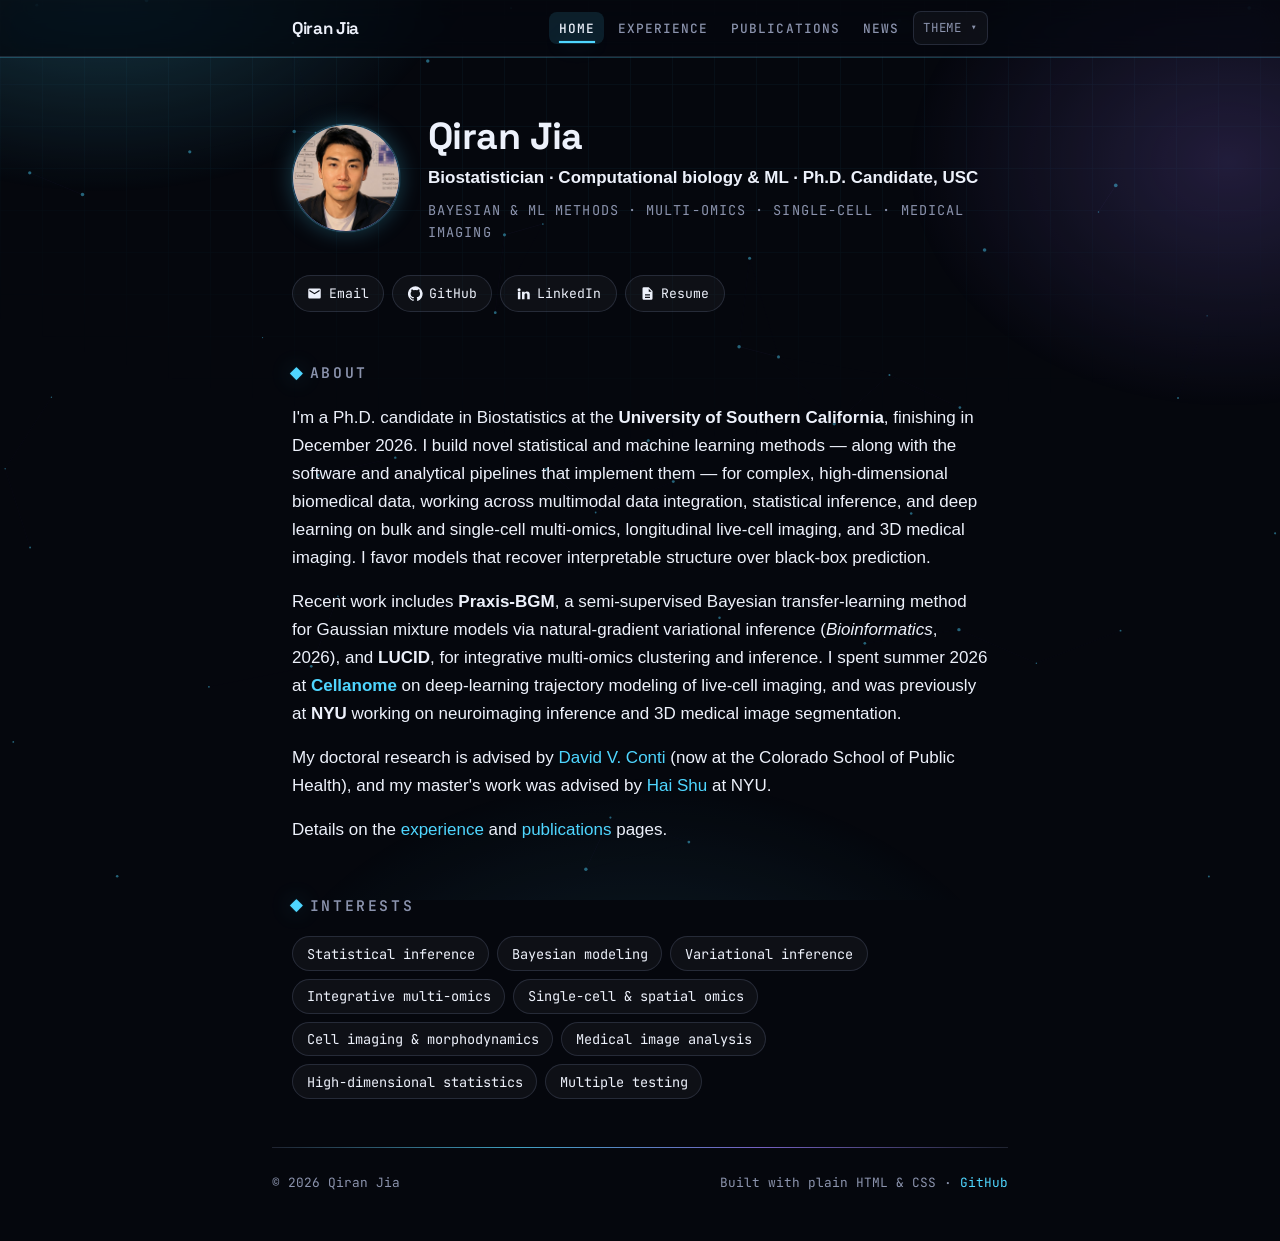
==== commit e2d677c6: "Align intro, experience, and skills with updated resume" ====
--- a/index.html
+++ b/index.html
@@ -4,10 +4,10 @@
 <meta charset="utf-8">
 <meta name="viewport" content="width=device-width, initial-scale=1">
 <title>Qiran Jia</title>
-<meta name="description" content="Qiran Jia — Biostatistics Ph.D. candidate at USC working on Bayesian modeling, integrative multi-omics, and single-cell and spatial transcriptomics.">
+<meta name="description" content="Qiran Jia — Biostatistics Ph.D. candidate at USC building statistical and machine learning methods for integrative multi-omics, single-cell and spatial transcriptomics, and medical imaging.">
 <meta name="author" content="Qiran Jia">
 <meta property="og:title" content="Qiran Jia">
-<meta property="og:description" content="Qiran Jia — Biostatistics Ph.D. candidate at USC working on Bayesian modeling, integrative multi-omics, and single-cell and spatial transcriptomics.">
+<meta property="og:description" content="Qiran Jia — Biostatistics Ph.D. candidate at USC building statistical and machine learning methods for integrative multi-omics, single-cell and spatial transcriptomics, and medical imaging.">
 <meta property="og:type" content="website">
 <link rel="stylesheet" href="assets/css/style.css">
 <link rel="preconnect" href="https://fonts.googleapis.com">
@@ -61,8 +61,8 @@
         </div>
         <div>
           <h1>Qiran Jia</h1>
-          <p class="role">Biostatistician · Ph.D. Candidate, USC</p>
-          <p class="tagline">Bayesian modeling · Multi-omics · Single-cell &amp; spatial</p>
+          <p class="role">Biostatistician · Computational biology &amp; ML · Ph.D. Candidate, USC</p>
+          <p class="tagline">Bayesian &amp; ML methods · Multi-omics · Single-cell · Medical imaging</p>
         </div>
       </section>
 
@@ -82,17 +82,27 @@
       <h2>About</h2>
       <p>
         I'm a Ph.D. candidate in Biostatistics at the <strong>University of Southern California</strong>,
-        finishing in December 2026. I develop statistical and machine learning methods for
-        high-dimensional biomedical data — Bayesian modeling, integrative multi-omics, and
-        single-cell and spatial transcriptomics — favoring models that recover interpretable
-        structure over black-box prediction.
+        finishing in December 2026. I build novel statistical and machine learning methods —
+        along with the software and analytical pipelines that implement them — for complex,
+        high-dimensional biomedical data, working across multimodal data integration,
+        statistical inference, and deep learning on bulk and single-cell multi-omics,
+        longitudinal live-cell imaging, and 3D medical imaging. I favor models that recover
+        interpretable structure over black-box prediction.
       </p>
       <p>
         Recent work includes <strong>Praxis-BGM</strong>, a semi-supervised Bayesian transfer-learning
-        method for clustering omics data (<em>Bioinformatics</em>, 2026), and <strong>LUCID</strong>, for
-        integrative multi-omics clustering. I spent summer 2026 at <strong>Cellanome</strong> on
-        deep-learning trajectory modeling of live-cell imaging, and was previously at
-        <strong>NYU</strong> working on neuroimaging and 3D medical image segmentation.
+        method for Gaussian mixture models via natural-gradient variational inference
+        (<em>Bioinformatics</em>, 2026), and <strong>LUCID</strong>, for integrative multi-omics clustering
+        and inference. I spent summer 2026 at
+        <strong><a href="https://www.cellanome.com" target="_blank" rel="noopener">Cellanome</a></strong>
+        on deep-learning trajectory modeling of live-cell imaging, and was previously at
+        <strong>NYU</strong> working on neuroimaging inference and 3D medical image segmentation.
+      </p>
+      <p>
+        My doctoral research is advised by
+        <a href="https://coloradosph.cuanschutz.edu/resources/directory/directory-profile/Conti-David-UCD6004444479" target="_blank" rel="noopener">David V. Conti</a>
+        (now at the Colorado School of Public Health), and my master's work was advised by
+        <a href="https://wp.nyu.edu/haishu/" target="_blank" rel="noopener">Hai Shu</a> at NYU.
       </p>
       <p>
         Details on the <a href="experience.html">experience</a> and
@@ -104,12 +114,13 @@
       <ul class="pills">
         <li>Statistical inference</li>
         <li>Bayesian modeling</li>
+        <li>Variational inference</li>
         <li>Integrative multi-omics</li>
-        <li>Single-cell transcriptomics</li>
-        <li>Spatial omics</li>
+        <li>Single-cell &amp; spatial omics</li>
+        <li>Cell imaging &amp; morphodynamics</li>
         <li>Medical image analysis</li>
         <li>High-dimensional statistics</li>
-        <li>Deep learning for neuroimaging</li>
+        <li>Multiple testing</li>
       </ul>
 
 
--- a/assets/css/style.css
+++ b/assets/css/style.css
@@ -330,27 +330,13 @@
 }
 .pills li:hover { border-color: var(--accent); box-shadow: var(--glow); }
 
-/* --- Skill bars ----------------------------------------------------------- */
-.skills { display: grid; gap: 1.1rem; }
-.skill-head {
-  display: flex; justify-content: space-between; align-items: baseline;
-  font-size: .93rem; margin-bottom: .35rem;
-}
-.skill-head .note { color: var(--muted); font-size: .78rem; font-family: var(--font-mono); }
-.track {
-  height: 8px; background: var(--surface); border: 1px solid var(--border);
-  border-radius: 999px; overflow: hidden;
-}
-.fill {
-  height: 100%;
-  background: linear-gradient(90deg, var(--accent), var(--accent2));
-  box-shadow: var(--glow);
-  border-radius: 999px;
-  width: var(--level, 0);            /* no JS: bar is already at its value */
-  transition: width 900ms cubic-bezier(.22, 1, .36, 1);
-}
-.js .fill { width: 0; }              /* JS on: start empty, fill on scroll */
-@media (prefers-reduced-motion: reduce) { .fill { transition: none; } }
+/* --- Skill groups ------------------------------------------------------------- */
+.skill-groups { display: grid; gap: 1.4rem; }
+.skill-group h3 {
+  font-size: .78rem; text-transform: uppercase; letter-spacing: .08em;
+  color: var(--muted); font-family: var(--font-mono); font-weight: 600;
+  margin: 0 0 .55rem;
+}
 
 /* --- Timeline ------------------------------------------------------------- */
 .timeline {
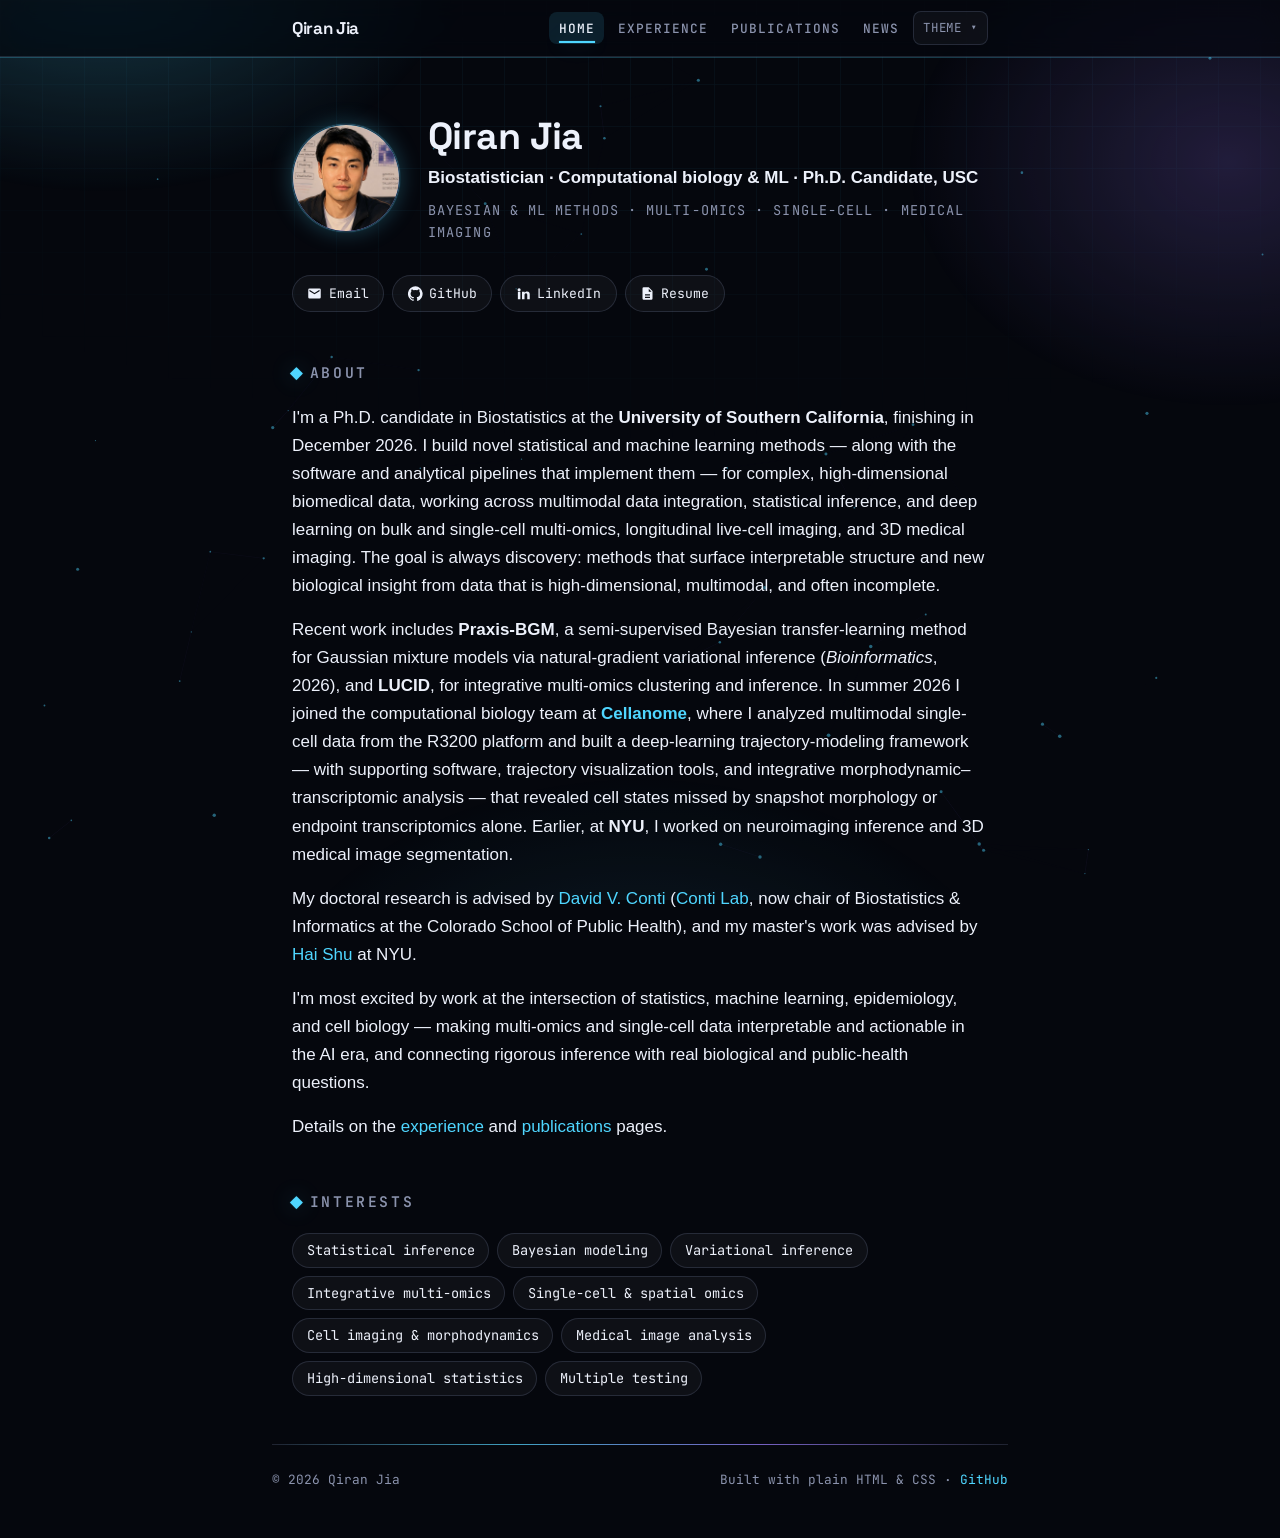
==== commit fbfcebad: "Refine About section and split paper news items" ====
--- a/index.html
+++ b/index.html
@@ -86,23 +86,36 @@
         along with the software and analytical pipelines that implement them — for complex,
         high-dimensional biomedical data, working across multimodal data integration,
         statistical inference, and deep learning on bulk and single-cell multi-omics,
-        longitudinal live-cell imaging, and 3D medical imaging. I favor models that recover
-        interpretable structure over black-box prediction.
+        longitudinal live-cell imaging, and 3D medical imaging. The goal is always discovery:
+        methods that surface interpretable structure and new biological insight from data that
+        is high-dimensional, multimodal, and often incomplete.
       </p>
       <p>
         Recent work includes <strong>Praxis-BGM</strong>, a semi-supervised Bayesian transfer-learning
         method for Gaussian mixture models via natural-gradient variational inference
         (<em>Bioinformatics</em>, 2026), and <strong>LUCID</strong>, for integrative multi-omics clustering
-        and inference. I spent summer 2026 at
-        <strong><a href="https://www.cellanome.com" target="_blank" rel="noopener">Cellanome</a></strong>
-        on deep-learning trajectory modeling of live-cell imaging, and was previously at
-        <strong>NYU</strong> working on neuroimaging inference and 3D medical image segmentation.
+        and inference. In summer 2026 I joined the computational biology team at
+        <strong><a href="https://www.cellanome.com" target="_blank" rel="noopener">Cellanome</a></strong>,
+        where I analyzed multimodal single-cell data from the R3200 platform and built a
+        deep-learning trajectory-modeling framework — with supporting software, trajectory
+        visualization tools, and integrative morphodynamic–transcriptomic analysis — that
+        revealed cell states missed by snapshot morphology or endpoint transcriptomics alone.
+        Earlier, at <strong>NYU</strong>, I worked on neuroimaging inference and 3D medical image
+        segmentation.
       </p>
       <p>
         My doctoral research is advised by
-        <a href="https://coloradosph.cuanschutz.edu/resources/directory/directory-profile/Conti-David-UCD6004444479" target="_blank" rel="noopener">David V. Conti</a>
-        (now at the Colorado School of Public Health), and my master's work was advised by
-        <a href="https://wp.nyu.edu/haishu/" target="_blank" rel="noopener">Hai Shu</a> at NYU.
+        <a href="https://coloradosph.cuanschutz.edu/education/departments/biostatistics-informatics/about-us" target="_blank" rel="noopener">David V. Conti</a>
+        (<a href="https://contilab.usc.edu" target="_blank" rel="noopener">Conti Lab</a>, now chair of
+        Biostatistics &amp; Informatics at the Colorado School of Public Health), and my master's
+        work was advised by <a href="https://wp.nyu.edu/haishu/" target="_blank" rel="noopener">Hai Shu</a>
+        at NYU.
+      </p>
+      <p>
+        I'm most excited by work at the intersection of statistics, machine learning,
+        epidemiology, and cell biology — making multi-omics and single-cell data interpretable
+        and actionable in the AI era, and connecting rigorous inference with real biological
+        and public-health questions.
       </p>
       <p>
         Details on the <a href="experience.html">experience</a> and
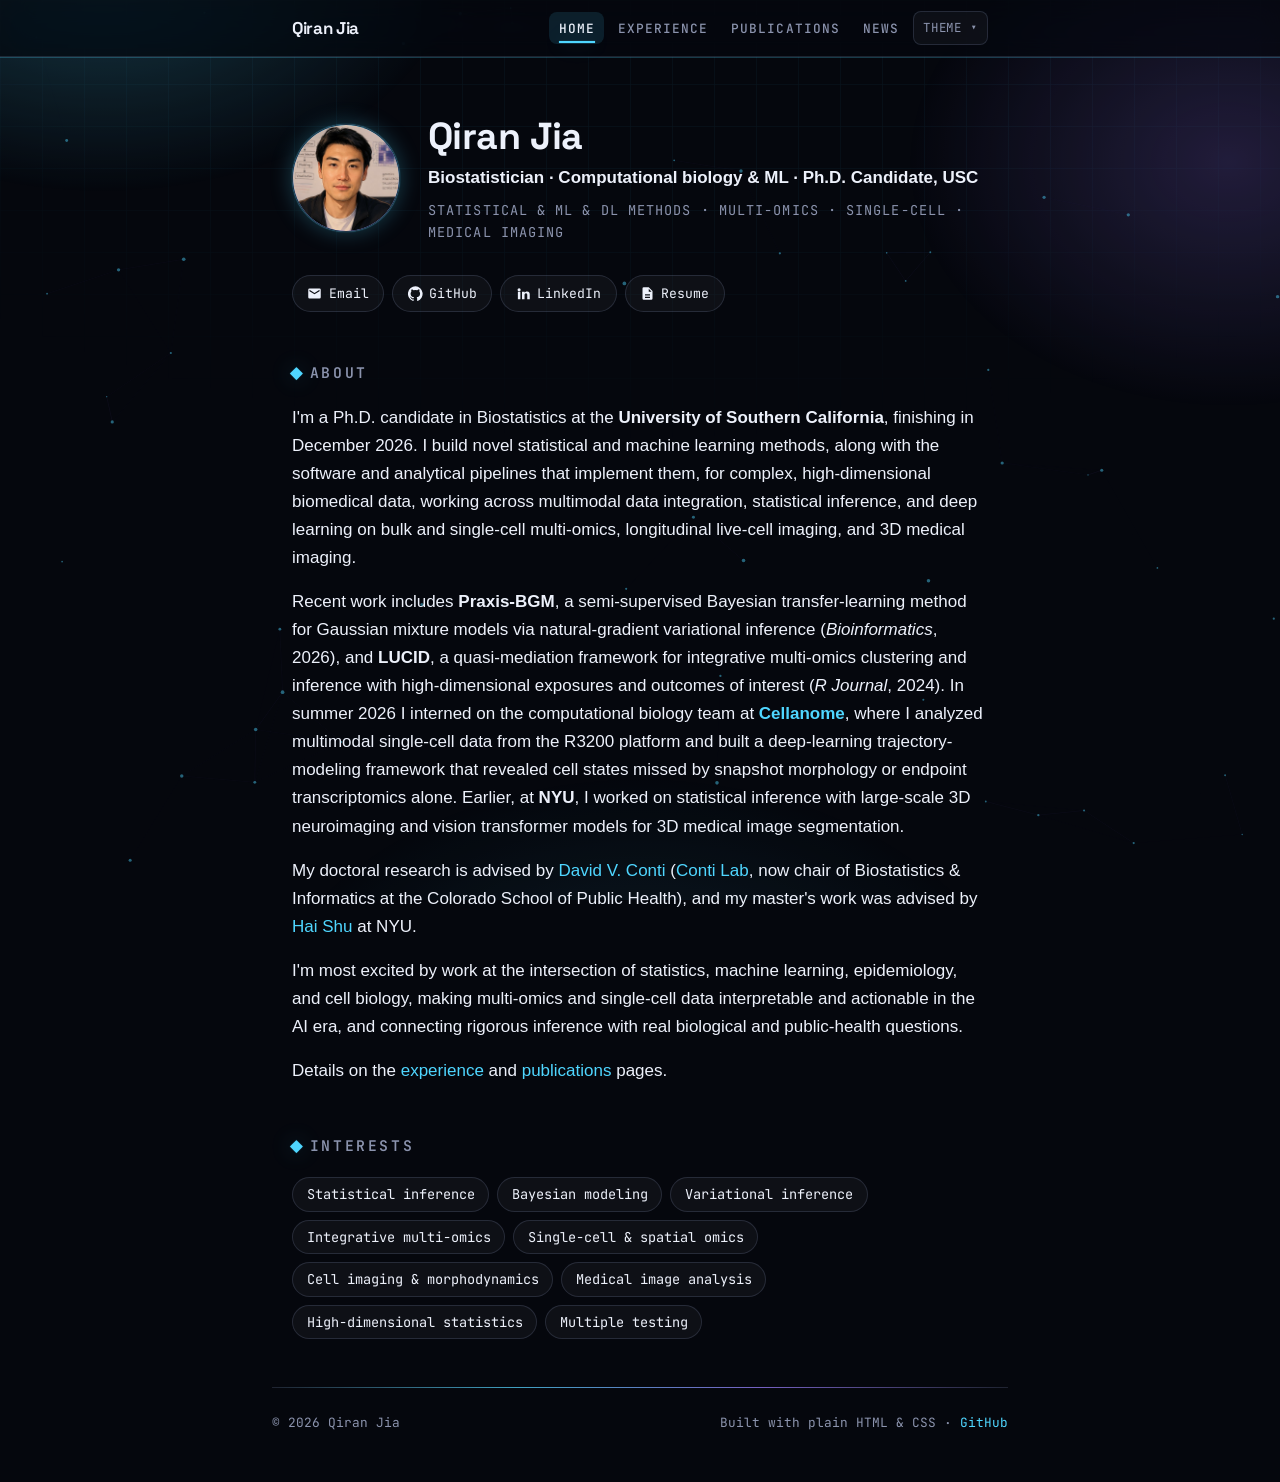
==== commit 7b502e60: "Tighten About section and tagline" ====
--- a/index.html
+++ b/index.html
@@ -62,7 +62,7 @@
         <div>
           <h1>Qiran Jia</h1>
           <p class="role">Biostatistician · Computational biology &amp; ML · Ph.D. Candidate, USC</p>
-          <p class="tagline">Bayesian &amp; ML methods · Multi-omics · Single-cell · Medical imaging</p>
+          <p class="tagline">Statistical &amp; ML &amp; DL methods · Multi-omics · Single-cell · Medical imaging</p>
         </div>
       </section>
 
@@ -82,26 +82,25 @@
       <h2>About</h2>
       <p>
         I'm a Ph.D. candidate in Biostatistics at the <strong>University of Southern California</strong>,
-        finishing in December 2026. I build novel statistical and machine learning methods —
-        along with the software and analytical pipelines that implement them — for complex,
+        finishing in December 2026. I build novel statistical and machine learning methods,
+        along with the software and analytical pipelines that implement them, for complex,
         high-dimensional biomedical data, working across multimodal data integration,
         statistical inference, and deep learning on bulk and single-cell multi-omics,
-        longitudinal live-cell imaging, and 3D medical imaging. The goal is always discovery:
-        methods that surface interpretable structure and new biological insight from data that
-        is high-dimensional, multimodal, and often incomplete.
+        longitudinal live-cell imaging, and 3D medical imaging.
       </p>
       <p>
         Recent work includes <strong>Praxis-BGM</strong>, a semi-supervised Bayesian transfer-learning
         method for Gaussian mixture models via natural-gradient variational inference
-        (<em>Bioinformatics</em>, 2026), and <strong>LUCID</strong>, for integrative multi-omics clustering
-        and inference. In summer 2026 I joined the computational biology team at
+        (<em>Bioinformatics</em>, 2026), and <strong>LUCID</strong>, a quasi-mediation framework for
+        integrative multi-omics clustering and inference with high-dimensional exposures and
+        outcomes of interest (<em>R Journal</em>, 2024). In summer 2026 I interned on the
+        computational biology team at
         <strong><a href="https://www.cellanome.com" target="_blank" rel="noopener">Cellanome</a></strong>,
         where I analyzed multimodal single-cell data from the R3200 platform and built a
-        deep-learning trajectory-modeling framework — with supporting software, trajectory
-        visualization tools, and integrative morphodynamic–transcriptomic analysis — that
-        revealed cell states missed by snapshot morphology or endpoint transcriptomics alone.
-        Earlier, at <strong>NYU</strong>, I worked on neuroimaging inference and 3D medical image
-        segmentation.
+        deep-learning trajectory-modeling framework that revealed cell states missed by
+        snapshot morphology or endpoint transcriptomics alone. Earlier, at <strong>NYU</strong>, I
+        worked on statistical inference with large-scale 3D neuroimaging and vision transformer
+        models for 3D medical image segmentation.
       </p>
       <p>
         My doctoral research is advised by
@@ -113,7 +112,7 @@
       </p>
       <p>
         I'm most excited by work at the intersection of statistics, machine learning,
-        epidemiology, and cell biology — making multi-omics and single-cell data interpretable
+        epidemiology, and cell biology, making multi-omics and single-cell data interpretable
         and actionable in the AI era, and connecting rigorous inference with real biological
         and public-health questions.
       </p>
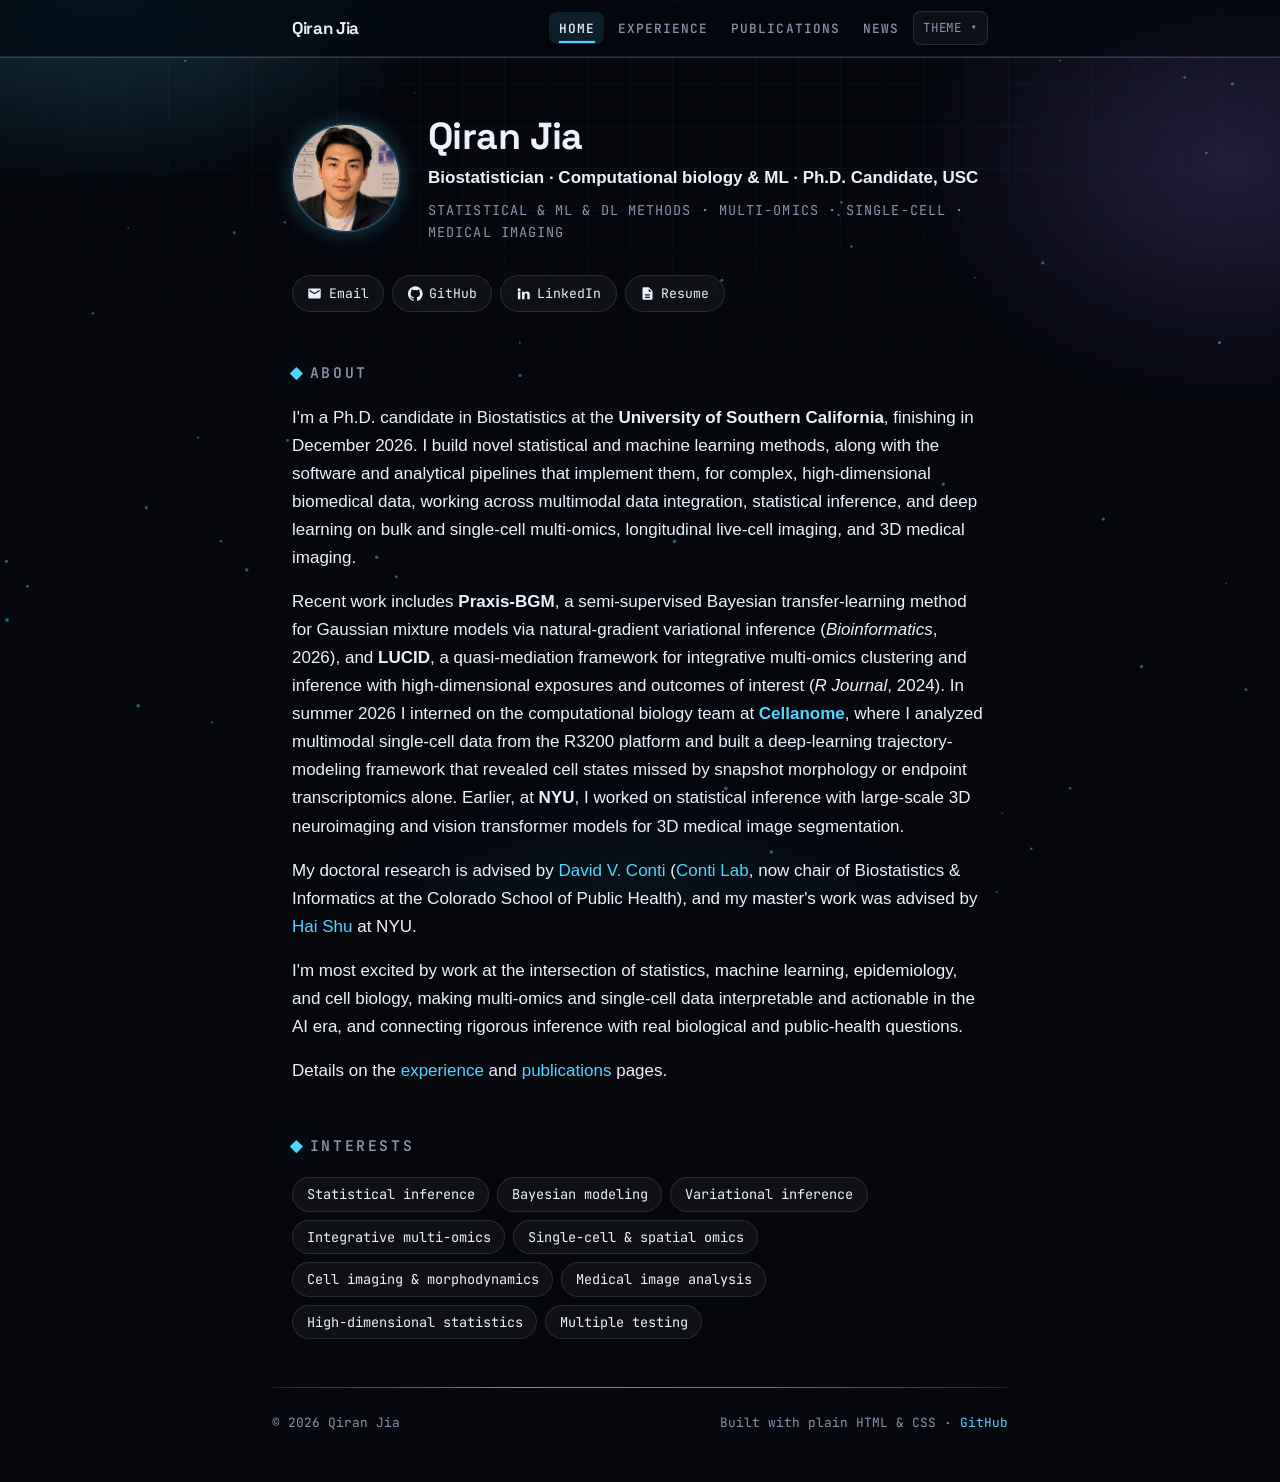
==== commit 50bed3ce: "Point site links at qiranjia1996 account" ====
--- a/index.html
+++ b/index.html
@@ -69,7 +69,7 @@
       <!-- EDIT: contact links ---------------------------------------------- -->
       <div class="links">
         <a href="mailto:qiranjia@usc.edu"><svg viewBox="0 0 24 24" aria-hidden="true"><path d="M20 4H4a2 2 0 0 0-2 2v12a2 2 0 0 0 2 2h16a2 2 0 0 0 2-2V6a2 2 0 0 0-2-2Zm0 4.2-8 5-8-5V6l8 5 8-5Z"/></svg>Email</a>
-        <a href="https://github.com/BruceResearch" target="_blank" rel="noopener"><svg viewBox="0 0 24 24" aria-hidden="true"><path d="M12 .5a12 12 0 0 0-3.8 23.4c.6.1.8-.3.8-.6v-2c-3.3.7-4-1.6-4-1.6-.6-1.4-1.4-1.8-1.4-1.8-1-.7.1-.7.1-.7 1.2.1 1.8 1.2 1.8 1.2 1 1.8 2.8 1.3 3.5 1 .1-.8.4-1.3.7-1.6-2.7-.3-5.5-1.3-5.5-5.9 0-1.3.5-2.4 1.2-3.2-.1-.3-.5-1.5.1-3.2 0 0 1-.3 3.3 1.2a11.5 11.5 0 0 1 6 0C17.1 5.1 18 5.4 18 5.4c.7 1.7.3 2.9.1 3.2.8.8 1.2 1.9 1.2 3.2 0 4.6-2.8 5.6-5.5 5.9.4.4.8 1.1.8 2.2v3.3c0 .3.2.7.8.6A12 12 0 0 0 12 .5Z"/></svg>GitHub</a>
+        <a href="https://github.com/qiranjia1996" target="_blank" rel="noopener"><svg viewBox="0 0 24 24" aria-hidden="true"><path d="M12 .5a12 12 0 0 0-3.8 23.4c.6.1.8-.3.8-.6v-2c-3.3.7-4-1.6-4-1.6-.6-1.4-1.4-1.8-1.4-1.8-1-.7.1-.7.1-.7 1.2.1 1.8 1.2 1.8 1.2 1 1.8 2.8 1.3 3.5 1 .1-.8.4-1.3.7-1.6-2.7-.3-5.5-1.3-5.5-5.9 0-1.3.5-2.4 1.2-3.2-.1-.3-.5-1.5.1-3.2 0 0 1-.3 3.3 1.2a11.5 11.5 0 0 1 6 0C17.1 5.1 18 5.4 18 5.4c.7 1.7.3 2.9.1 3.2.8.8 1.2 1.9 1.2 3.2 0 4.6-2.8 5.6-5.5 5.9.4.4.8 1.1.8 2.2v3.3c0 .3.2.7.8.6A12 12 0 0 0 12 .5Z"/></svg>GitHub</a>
         <a href="https://www.linkedin.com/in/qiran-jia-ab0a5216b/" target="_blank" rel="noopener"><svg viewBox="0 0 24 24" aria-hidden="true"><path d="M4.98 3.5a2.5 2.5 0 1 1 0 5 2.5 2.5 0 0 1 0-5ZM3 9h4v12H3V9Zm7 0h3.8v1.7h.05c.53-1 1.83-2.05 3.77-2.05C21.4 8.65 22 11 22 14.1V21h-4v-6.1c0-1.46-.03-3.34-2.03-3.34-2.04 0-2.35 1.6-2.35 3.24V21h-4V9Z"/></svg>LinkedIn</a>
         <a href="assets/Resume.pdf"><svg viewBox="0 0 24 24" aria-hidden="true"><path d="M14 2H6a2 2 0 0 0-2 2v16a2 2 0 0 0 2 2h12a2 2 0 0 0 2-2V8l-6-6Zm0 2.5L18.5 9H14V4.5ZM8 13h8v2H8v-2Zm0 4h8v2H8v-2Z"/></svg>Resume</a>
         <!-- Uncomment once you have the URLs:
@@ -139,7 +139,7 @@
     </main>
     <footer class="foot wrap">
       <span>© 2026 Qiran Jia</span>
-      <span>Built with plain HTML &amp; CSS · <a href="https://github.com/BruceResearch">GitHub</a></span>
+      <span>Built with plain HTML &amp; CSS · <a href="https://github.com/qiranjia1996">GitHub</a></span>
     </footer>
     <script src="assets/js/theme.js"></script>
   </body>
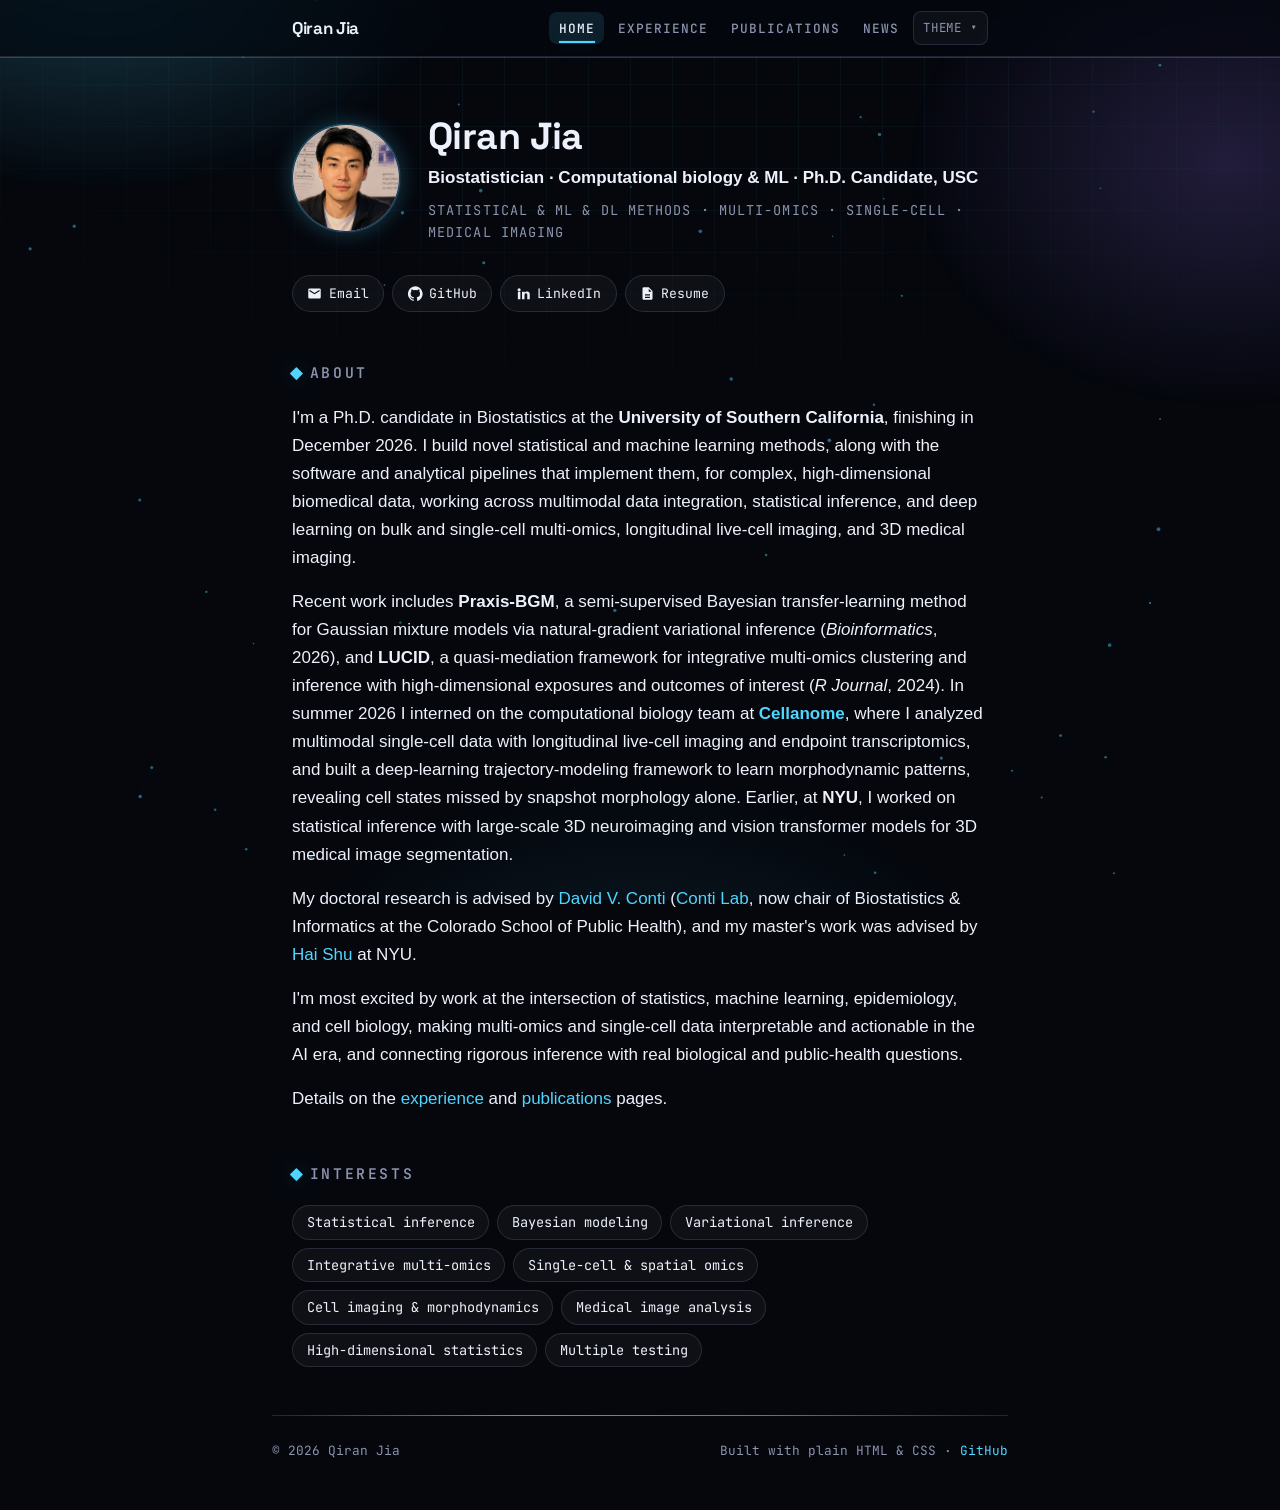
==== commit acf3ddf5: "Reword Cellanome sentence in About" ====
--- a/index.html
+++ b/index.html
@@ -96,9 +96,10 @@
         outcomes of interest (<em>R Journal</em>, 2024). In summer 2026 I interned on the
         computational biology team at
         <strong><a href="https://www.cellanome.com" target="_blank" rel="noopener">Cellanome</a></strong>,
-        where I analyzed multimodal single-cell data from the R3200 platform and built a
-        deep-learning trajectory-modeling framework that revealed cell states missed by
-        snapshot morphology or endpoint transcriptomics alone. Earlier, at <strong>NYU</strong>, I
+        where I analyzed multimodal single-cell data with longitudinal live-cell imaging and
+        endpoint transcriptomics, and built a deep-learning trajectory-modeling framework to
+        learn morphodynamic patterns, revealing cell states missed by snapshot morphology
+        alone. Earlier, at <strong>NYU</strong>, I
         worked on statistical inference with large-scale 3D neuroimaging and vision transformer
         models for 3D medical image segmentation.
       </p>
